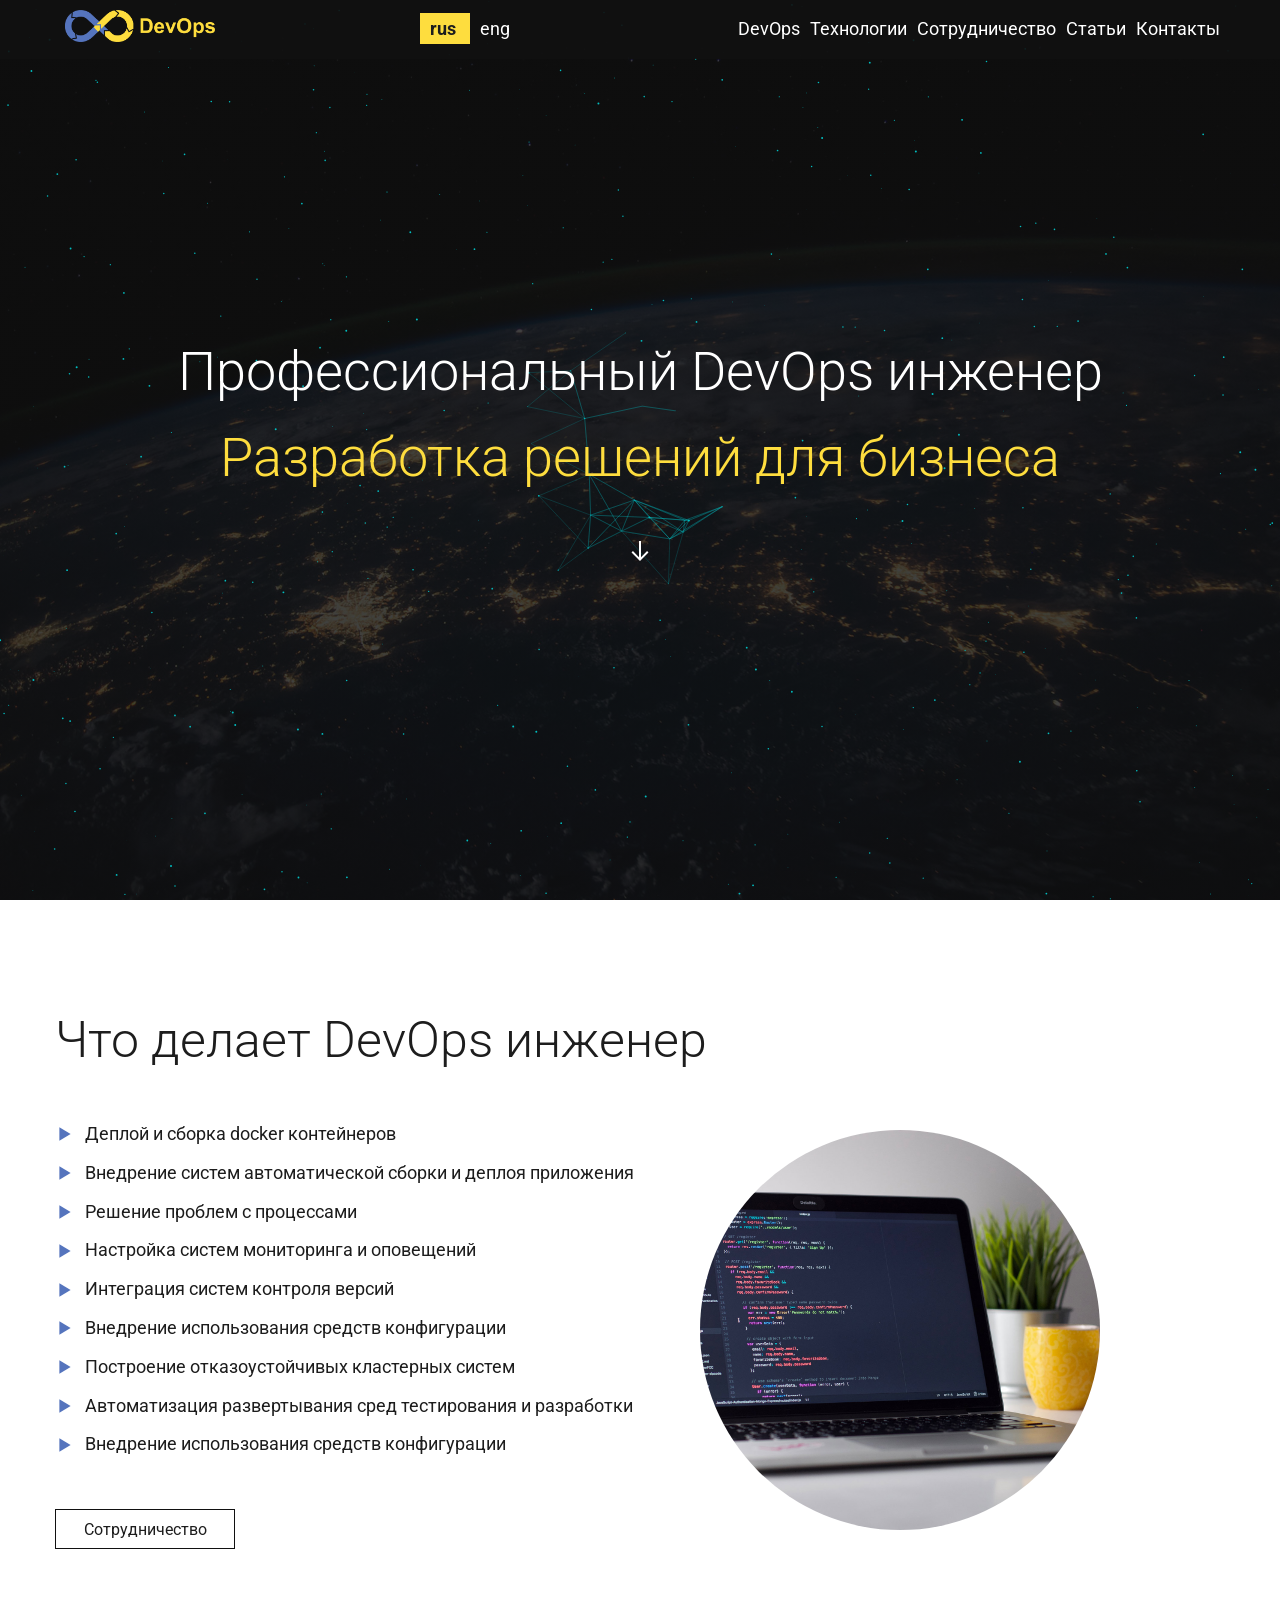
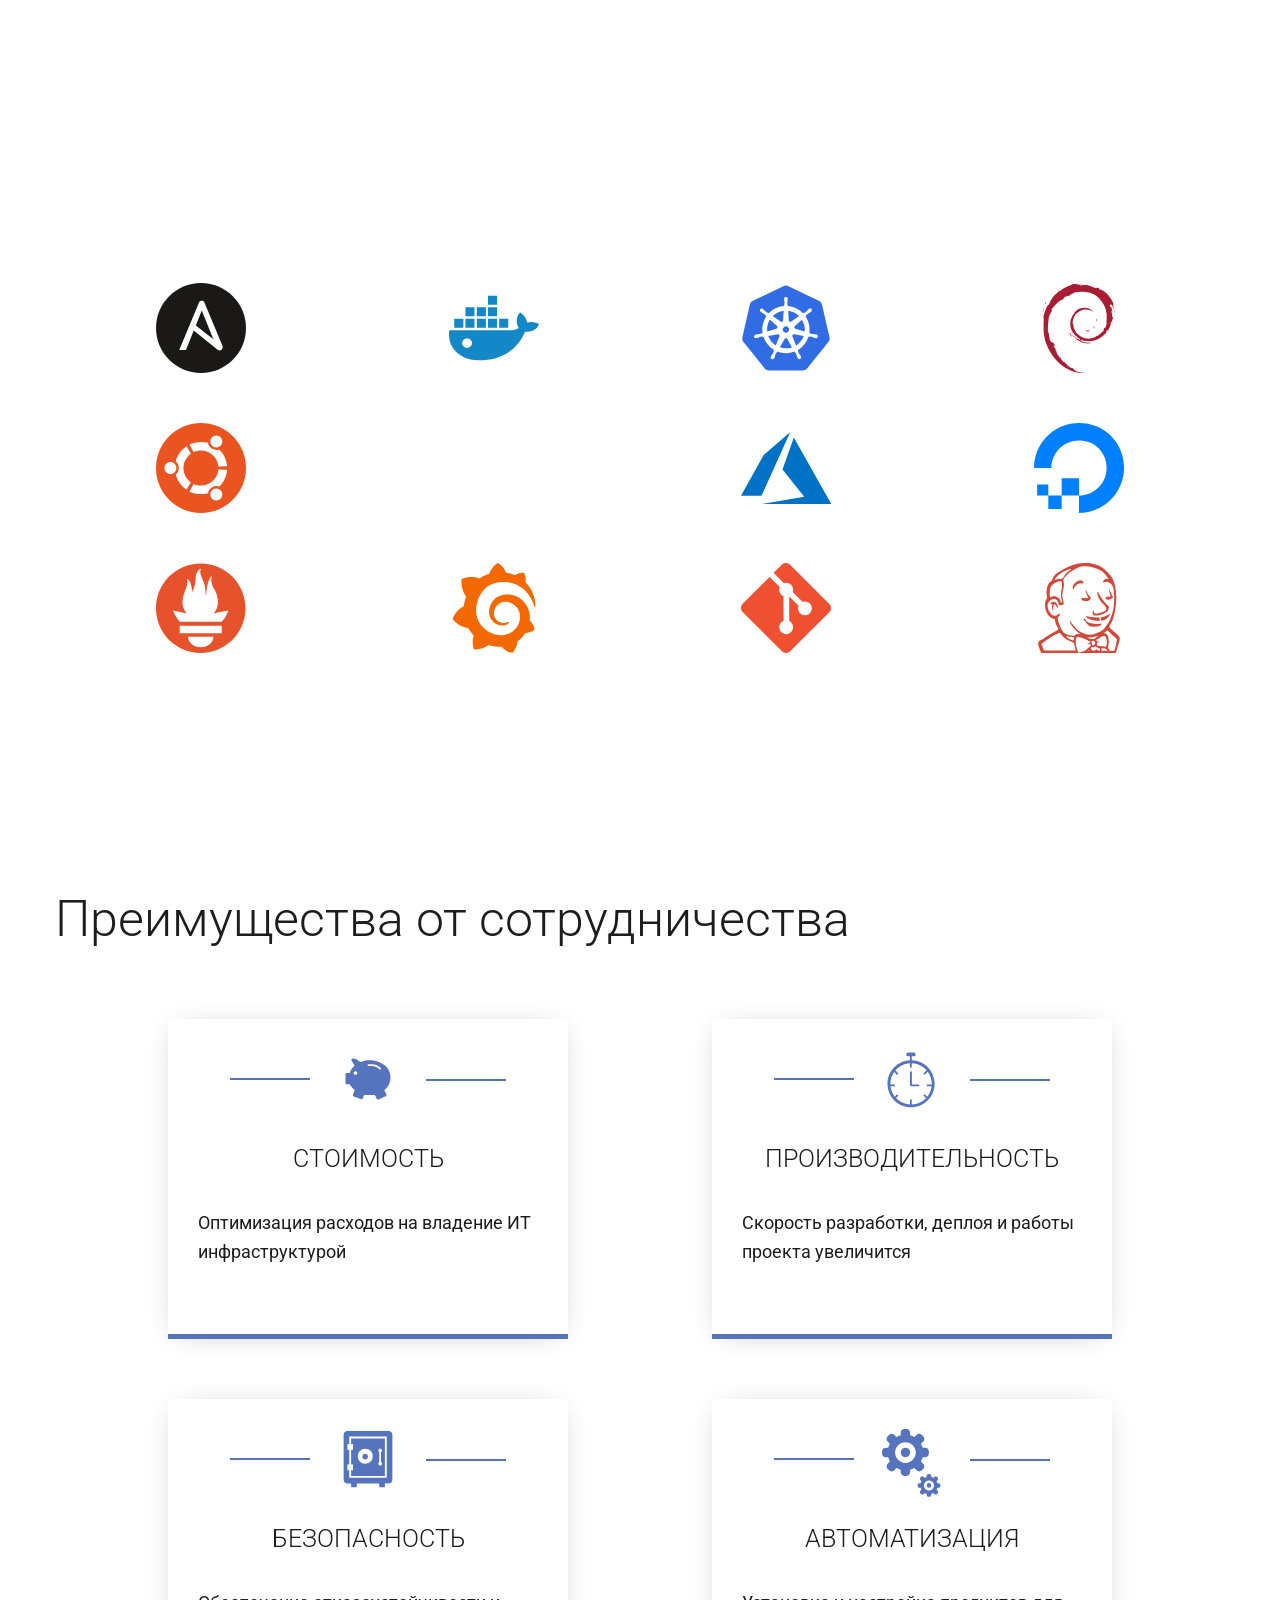
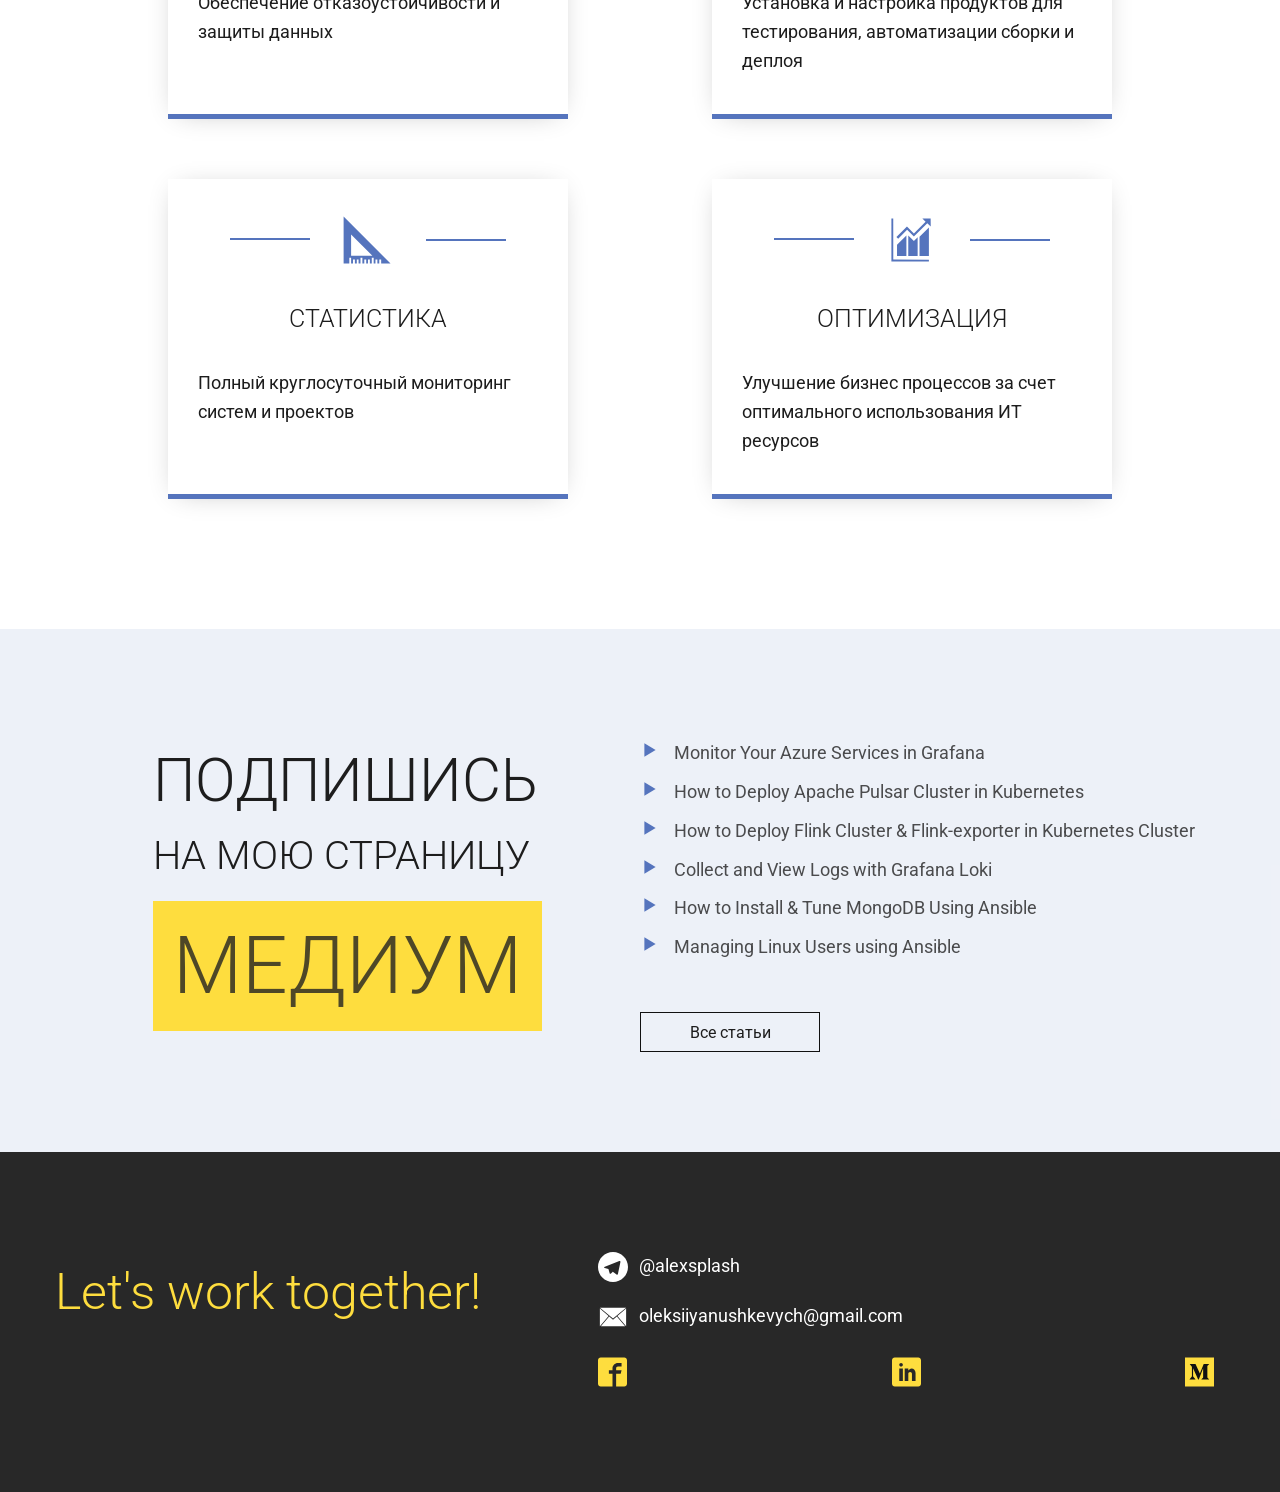
==== site_devops/index.html @ d41e84d1 "devops" ====
<!DOCTYPE html>
<html lang="ru">
<head>
  <meta charset="UTF-8">
  <meta name="viewport" content="width=device-width, initial-scale=1.0">
  <meta http-equiv="X-UA-Compatible" content="ie=edge">

  <link rel="stylesheet" href="node_modules/remodal/dist/remodal.css">
  <link rel="stylesheet" href="node_modules/remodal/dist/remodal-default-theme.css">

  <link rel="stylesheet" href="css/animate.css">
  
  <link rel="stylesheet" href="css/style.css">

  <title>DevOps engineer</title>
</head>
<body>

  <!-- NAVIGATION -->
  <header class="nav-header">
    <div class="container">
      <nav id="navigation" class="navigation"> 
        <a href="#" class="logo">
          <img class="logo__img" src="img/logo/logo-4.png" alt="logo">
        </a> 
        <div class="lang">
          <a class="lang__item active">
           rus
          </a>  
          <a href="./eng.html" class="lang__item ">
            eng
          </a> 

        </div>
        <a aria-label="mobile menu" class="nav-toggle"> 
          <span class="burger"></span> <span class="burger"></span> <span class="burger"></span> 
        </a>
        <ul class="menu">
          <!-- <li class="menu__link"><a href="#" class="menu__a">рус</a></li>
          <li class="menu__link"><a href="#" class="menu__a">eng</a></li> -->
          
          <li class="menu__link"><a href="#development" class="menu__a">DevOps</a></li>
          <li class="menu__link"><a href="#technology" class="menu__a">Технологии</a></li>
          <li class="menu__link"><a href="#advantages" class="menu__a">Сотрудничество</a></li>
          <li class="menu__link"><a href="#medium" class="menu__a">Статьи</a></li>
          <li class="menu__link"><a href="#footer" class="menu__a">Контакты</a></li>
        </ul>
      </nav>
    </div>
  </header>

  <!-- JUMBOTRON -->
  <canvas id="canvas"> </canvas>
  <section class="jumbotron" id="jumbotron">
    <div class="header-container">
      <h1 class="h1">Профессиональный DevOps инженер</h1>
      <h1 class="h1 h1--strong">Разработка решений для бизнеса</h1>
      <a href="#development" class="btn-down">
        <svg class="btn-down__svg">
          <use xlink:href="img/svg/symbol-defs.svg#icon-arrow-thin-down"></use>
        </svg>
      </a>
    </div>
  </section>
 
  <!-- DEVELOPMENT -->
  <div class="development py-2" id="development">
    <div class="container container--row">
      <h2 class="h2">Что делает DevOps инженер</h2>
      <div class="two-columns">
        <ul class="list">
          <li class="list__item">
            <svg class="list-marker">
              <use xlink:href="img/svg/symbol-defs.svg#icon-play3"></use>
            </svg>
            Деплой и сборка docker контейнеров
          </li>
          <li class="list__item">
            <svg class="list-marker">
              <use xlink:href="img/svg/symbol-defs.svg#icon-play3"></use>
            </svg>
            Внедрение систем автоматической сборки и деплоя приложения</li>
          <li class="list__item">
            <svg class="list-marker">
              <use xlink:href="img/svg/symbol-defs.svg#icon-play3"></use>
            </svg>
            Решение проблем с процессами</li>
          <li class="list__item">
            <svg class="list-marker">
              <use xlink:href="img/svg/symbol-defs.svg#icon-play3"></use>
            </svg>
            Настройка систем мониторинга и оповещений</li>
          <li class="list__item">
            <svg class="list-marker">
              <use xlink:href="img/svg/symbol-defs.svg#icon-play3"></use>
            </svg>
            Интеграция систем контроля версий</li>
          <li class="list__item">
            <svg class="list-marker">
              <use xlink:href="img/svg/symbol-defs.svg#icon-play3"></use>
            </svg>
            Внедрение использования средств конфигурации</li>
          <li class="list__item">
            <svg class="list-marker">
              <use xlink:href="img/svg/symbol-defs.svg#icon-play3"></use>
            </svg>
            Построение отказоустойчивых кластерных систем</li>
          <li class="list__item">
            <svg class="list-marker">
              <use xlink:href="img/svg/symbol-defs.svg#icon-play3"></use>
            </svg>
            Автоматизация развертывания сред тестирования и разработки</li>
          <li class="list__item">
            <svg class="list-marker">
              <use xlink:href="img/svg/symbol-defs.svg#icon-play3"></use>
            </svg>
            Внедрение использования средств конфигурации</li>
        </ul>
        <a href="#advantages" class="btn"><span>Сотрудничество</span>  </a>
      </div>
      <div class="two-columns">
        <img class="round-img wow bounceInRight" data-wow-offset="200" src="img/round-img.jpg" alt="computer">
      </div>
    </div>
  </div>

  <!-- TECHNOLOGY -->
  <section class="technology py-2" id="technology">
    <div class="container container--column">
      <h2 class="h2 h2--light">Технологии</h2>

      <!-- modal start -->
      <div class="brands">
       
      <!-- ansible -->
      <div id="ansible" class="display-none example js-leanmodal-modal">
        <h3 class="h3 h3--strong">Ansible</h3>
        <p class="modal-text">
            Ansible — система управления конфигурациями, написанная на Python, с использованием декларативного языка разметки для описания конфигураций. Используется для автоматизации настройки и развертывания программного обеспечения.
        </p>
        <a class="js-leanmodal-close">Close</a>
      </div>

      <button class="leanmodal-trigger modal-btn" data-modal-id="#ansible">
        <svg class="brands__svg">
          <use xlink:href="img/svg/symbol-defs.svg#icon-ansible-icon"></use>
        </svg>
      </button>

      <!-- docker -->
      <div id="docker" class="display-none example js-leanmodal-modal">
        <h3 class="h3 h3--strong">Docker</h3>
        <p class="modal-text">
            Docker — программное обеспечение для автоматизации развёртывания и управления приложениями в средах с поддержкой контейнеризации. Позволяет «упаковать» приложение со всем его окружением и зависимостями в контейнер, который может быть перенесён на любую Linux-систему с поддержкой cgroups в ядре, а также предоставляет среду по управлению контейнерами.
        </p>
        <a class="js-leanmodal-close">Close</a>
      </div>

      <button class="leanmodal-trigger modal-btn" data-modal-id="#docker">
        <svg class="brands__svg">
          <use xlink:href="img/svg/symbol-defs.svg#icon-docker"></use>
        </svg>
      </button>
      
      
      
      <!-- kubernetes -->
      <div id="kubernetes" class="display-none example js-leanmodal-modal">
        <h3 class="h3 h3--strong">Kubernetes</h3>
        <p class="modal-text">
          Kubernetes (K8s) - это система с открытым исходным кодом для автоматизации развертывания, масштабирования и управления контейнерными приложениями. Он группирует контейнеры, которые составляют приложение, в логические единицы для удобного управления и обнаружения. 
        </p>
        <a class="js-leanmodal-close">Close</a>
      </div>

      <button class="leanmodal-trigger modal-btn" data-modal-id="#kubernetes">
        <svg class="brands__svg">
            <use xlink:href="img/svg/symbol-defs.svg#icon-kubernetes"></use>
        </svg>
      </button>
      
      <!-- debian -->
      <div id="debian" class="display-none example js-leanmodal-modal">
        <h3 class="h3 h3--strong">Debian</h3>
        <p class="modal-text">
          Debian - операционная система, состоящая из свободного ПО с открытым исходным кодом. В настоящее время Debian GNU/Linux — один из самых популярных и важных дистрибутивов GNU/Linux, в первичной форме оказавший значительное влияние на развитие этого типа ОС в целом. 
        </p>
        <a class="js-leanmodal-close">Close</a>
      </div>

      <button class="leanmodal-trigger modal-btn" data-modal-id="#debian">
        <svg class="brands__svg">
          <use xlink:href="img/svg/symbol-defs.svg#icon-debian"></use>
        </svg>
      </button>
      
      <!-- ubuntu -->
      <div id="ubuntu" class="display-none example js-leanmodal-modal">
        <h3 class="h3 h3--strong">Ubuntu</h3>
        <p class="modal-text">
            Ubuntu -  операционная система, основанная на Debian GNU/Linux. Основным разработчиком и спонсором является компания Canonical. В настоящее время проект активно развивается и поддерживается свободным сообществом.   
        </p>
        <a class="js-leanmodal-close">Close</a>
      </div>

      <button class="leanmodal-trigger modal-btn" data-modal-id="#ubuntu">
        <svg class="brands__svg">
          <use xlink:href="img/svg/symbol-defs.svg#icon-ubuntu"></use>
        </svg>
      </button>
      
      <!-- amazonaws -->
      <div id="amazonaws" class="display-none example js-leanmodal-modal">
        <h3 class="h3 h3--strong">Amazon Web Services</h3>
        <p class="modal-text">
            Amazon Web Services (AWS) — коммерческое публичное облако, поддерживаемое и развиваемое компанией Amazon с 2006 года. Предоставляет подписчикам услуги как по инфраструктурной модели (виртуальные серверы, ресурсы хранения), так и платформенного уровня (облачные базы данных, облачное связующее программное обеспечение, облачные бессерверные вычисления, средства разработки). 
        </p>
        <a class="js-leanmodal-close">Close</a>
      </div>

      <button class="leanmodal-trigger modal-btn" data-modal-id="#amazonaws">
        <svg class="brands__svg">
          <use xlink:href="img/svg/symbol-defs.svg#icon-amazonaws"></use>
        </svg>
      </button>
      
      <!-- azure -->
      <div id="azure" class="display-none example js-leanmodal-modal">
        <h3 class="h3 h3--strong">Azure</h3>
        <p class="modal-text">
            Microsoft Azure — это набор облачных служб, который помогает вашей организации решать бизнес-задачи. Это свобода создания, развертывания приложений и управления ими в обширной глобальной сети с использованием ваших любимых инструментов и платформ.
        </p>
        <a class="js-leanmodal-close">Close</a>
      </div>

      <button class="leanmodal-trigger modal-btn" data-modal-id="#azure">
        <svg class="brands__svg">
          <use xlink:href="img/svg/symbol-defs.svg#icon-azure"></use>
        </svg>
      </button>
      
      <!-- digitalocean -->
      <div id="digitalocean" class="display-none example js-leanmodal-modal">
        <h3 class="h3 h3--strong">Digitalocean</h3>
        <p class="modal-text">
            Digitalocean - упрощает запуск в облаке и увеличивает масштаб по мере роста - независимо от того, используете ли вы одну виртуальную машину или десять тысяч.
        </p>
        <a class="js-leanmodal-close">Close</a>
      </div>

      <button class="leanmodal-trigger modal-btn" data-modal-id="#digitalocean">
        <svg class="brands__svg">
          <use xlink:href="img/svg/symbol-defs.svg#icon-digitalocean"></use>
        </svg>
      </button>
      
      <!-- prometheus -->
      <div id="prometheus" class="display-none example js-leanmodal-modal">
        <h3 class="h3 h3--strong">Prometheus</h3>
        <p class="modal-text">
            Prometheus - это набор инструментов для мониторинга и оповещения систем с открытым исходным кодом. Prometheus собирает метрики от отслеживаемых целей, собирая конечные точки метрик HTTP для этих целей.
        </p>
        <a class="js-leanmodal-close">Close</a>
      </div>

      <button class="leanmodal-trigger modal-btn" data-modal-id="#prometheus">
        <svg class="brands__svg">
          <use xlink:href="img/svg/symbol-defs.svg#icon-Prometheus_software_logo"></use>
        </svg>
      </button>
      
      <!-- grafana -->
      <div id="grafana" class="display-none example js-leanmodal-modal">
        <h3 class="h3 h3--strong">Grafana</h3>
        <p class="modal-text">
          Grafana позволяет запрашивать, визуализировать, оповещать и понимать ваши метрики независимо от того, где они хранятся. Создавайте, исследуйте и делитесь инструментальными панелями с вашей командой и развивайте культуру управления данными.
        </p>
        <a class="js-leanmodal-close">Close</a>
      </div>

      <button class="leanmodal-trigger modal-btn" data-modal-id="#grafana">
        <svg class="brands__svg">
          <use xlink:href="img/svg/symbol-defs.svg#icon-grafana"></use>
        </svg>
      </button>
      
      <!-- git -->
      <div id="git" class="display-none example js-leanmodal-modal">
        <h3 class="h3 h3--strong">Git</h3>
        <p class="modal-text">
          Git - это бесплатная распределенная система контроля версий с открытым исходным кодом, предназначенная для быстрой и эффективной работы с небольшими и очень крупными проектами.
        </p>
        <a class="js-leanmodal-close">Close</a>
      </div>

      <button class="leanmodal-trigger modal-btn" data-modal-id="#git">
        <svg class="brands__svg">
          <use xlink:href="img/svg/symbol-defs.svg#icon-git"></use>
        </svg>
      </button>
      
      <!-- jenkins -->
      <div id="jenkins" class="display-none example js-leanmodal-modal">
        <h3 class="h3 h3--strong">Jenkins</h3>
        <p class="modal-text">
          Jenkins - это автономный сервер автоматизации с открытым исходным кодом, который можно использовать для автоматизации всех видов задач, связанных со сборкой, тестированием, поставкой или развертыванием программного обеспечения.
        </p>
        <a class="js-leanmodal-close">Close</a>
      </div>

      <button class="leanmodal-trigger modal-btn" data-modal-id="#jenkins">
        <svg class="brands__svg">
          <use xlink:href="img/svg/symbol-defs.svg#icon-jenkins"></use>
        </svg>
      </button>



      <!-- modal end -->

    </div>
    
  </section>

  <!-- ADVANTAGES -->
  <section class="advantages py-2" id="advantages">
    <div class="container container--column">
      <h2 class="h2">Преимущества от сотрудничества</h2>
      <div class="card-container">

        <div class="card">
          <div class="card__img">
            <svg class="card-svg">
              <use xlink:href="img/svg/symbol-defs.svg#icon-pig"></use>
            </svg>
          </div>
          <h4 class="card__header">Стоимость</h4>
          <p class="card__text">
            Оптимизация расходов на владение ИТ инфраструктурой
          </p>
        </div>

        <div class="card">
          <div class="card__img">
            <svg class="card-svg">
              <use xlink:href="img/svg/symbol-defs.svg#icon-chronometer"></use>
            </svg>
          </div>
          <h4 class="card__header">Производительность</h4>
          <p class="card__text">
            Скорость разработки, деплоя и работы проекта увеличится
          </p>
        </div>

        <div class="card">
          <div class="card__img">
            <svg class="card-svg">
              <use xlink:href="img/svg/symbol-defs.svg#icon-safe"></use>
            </svg>
          </div>
          <h4 class="card__header">Безопасность</h4>
          <p class="card__text">
            Обеспечение отказоустойчивости и защиты данных
          </p>
        </div>

        <div class="card">
          <div class="card__img">
            <svg class="card-svg">
              <use xlink:href="img/svg/symbol-defs.svg#icon-cogs"></use>
            </svg>
          </div>
          <h4 class="card__header">Автоматизация</h4>
          <p class="card__text">
            Установка и настройка продуктов для тестирования, автоматизации сборки и деплоя
          </p>
        </div>

        <div class="card">
          <div class="card__img">
            <svg class="card-svg">
              <use xlink:href="img/svg/symbol-defs.svg#icon-ruler"></use>
            </svg>
          </div>
          <h4 class="card__header">Статистика</h4>
          <p class="card__text">
            Полный круглосуточный мониторинг систем и проектов
          </p>
        </div>

        <div class="card">
          <div class="card__img">
            <svg class="card-svg">
              <use xlink:href="img/svg/symbol-defs.svg#icon-stats"></use>
            </svg>
          </div>
          <h4 class="card__header">Оптимизация</h4>
          <p class="card__text">
            Улучшение бизнес процессов за счет оптимального использования ИТ ресурсов
          </p>
        </div>

      </div>
    </div>
  </section>

  <!-- MEDIUM -->
  <section class="medium py-2" id="medium">
    <h2 class="none">Medium</h2>
    <div class="container container--row">
      <div class="two-columns">
        <ul class="subscribe">
          <li class="subscribe__1 wow bounceInLeft" data-wow-offset="200" >Подпишись</li>
          <li class="subscribe__2 wow bounceInLeft" data-wow-offset="200" data-wow-delay="1s">на мою страницу</li>
          <li class="subscribe__3 wow bounceInLeft" data-wow-offset="200" data-wow-delay="2s">
            <a href="https://medium.com/@_oleksii_"  target="_blank">Медиум</a>
          </li>
        </ul>
      </div>
      <div class="two-columns">
        <ul class="list">
          <li class="list__item">
            <a class="medium-link" target="_blank" href="https://medium.com/pharos-production/monitor-your-azure-services-in-grafana-d664049991ce">
              <svg class="list-marker">
                <use xlink:href="img/svg/symbol-defs.svg#icon-play3"></use>
              </svg>
              Monitor Your Azure Services in Grafana
            </a>
          </li>
          
          <li class="list__item">
            <a  class="medium-link" target="_blank" href="https://medium.com/pharos-production/how-to-deploy-apache-pulsar-cluster-in-kubernetes-808ecdfd87">
              <svg class="list-marker">
                <use xlink:href="img/svg/symbol-defs.svg#icon-play3"></use>
              </svg>
              How to Deploy Apache Pulsar Cluster in Kubernetes
            </a>
          </li>
          
          <li class="list__item">
            <a class="medium-link" target="_blank" href="https://medium.com/pharos-production/how-to-deploy-flink-cluster-flink-exporter-in-kubernetes-cluster-48e24b440446">
              <svg class="list-marker">
                <use xlink:href="img/svg/symbol-defs.svg#icon-play3"></use>
              </svg>
              How to Deploy Flink Cluster & Flink-exporter in Kubernetes Cluster
            </a>
          </li>
          
          <li class="list__item">
            <a class="medium-link" target="_blank" href="https://medium.com/pharos-production/collect-and-view-logs-with-grafana-loki-33d9155ac581">
              <svg class="list-marker">
                <use xlink:href="img/svg/symbol-defs.svg#icon-play3"></use>
              </svg>
              Collect and View Logs with Grafana Loki
            </a>
          </li>
          
          <li class="list__item">
            <a class="medium-link" target="_blank" href="https://medium.com/pharos-production/how-to-install-tune-mongodb-using-ansible-693a40495ca1">
              <svg class="list-marker">
                <use xlink:href="img/svg/symbol-defs.svg#icon-play3"></use>
              </svg>
              How to Install & Tune MongoDB Using Ansible
            </a>
          </li>
          
          <li class="list__item last-item">
            <a class="medium-link" target="_blank" href="https://medium.com/pharos-production/managing-linux-users-using-ansible-a8a03db8fcc6">
              <svg class="list-marker">
                <use xlink:href="img/svg/symbol-defs.svg#icon-play3"></use>
              </svg>
              Managing Linux Users using Ansible
            </a>
          </li>
          
        </ul>
        <a href="https://medium.com/@_oleksii_" target="_blank" class="btn"><span>Все статьи</span>  </a>
      </div>
    </div>
  </section>


  <!-- FOOTER -->
  <footer class="footer py-2" id="footer">
      <div class="container container--row">
        <h2 class="h2 h2--strong">Let's work together!</h2>
        <div class="contact-container">
          <!-- <div class="contact">
              <svg class="contact__svg">
                <use xlink:href="img/svg/symbol-defs.svg#icon-phone"></use>
              </svg>
              <span class="contact__text">+38&nbsp;(096)&nbsp;893-56-55</span>
          </div> -->
          <div class="contact">
              <svg class="contact__svg">
                <use xlink:href="img/svg/symbol-defs.svg#icon-telegram"></use>
              </svg>
              <span class="contact__text">@alexsplash</span>
          </div>
          <div class="contact">
              <svg class="contact__svg">
                <use xlink:href="img/svg/symbol-defs.svg#icon-envelope"></use>
              </svg>
              <span class="contact__text">oleksiiyanushkevych@gmail.com</span>
          </div>
          <div class="sotial-container">
            <!-- <a href="tg://resolve?domain=+380968935655"class="sotial">
              <svg class="sotial__svg">
                <use xlink:href="img/svg/symbol-defs.svg#icon-telegram"></use>
              </svg>
            </a> -->
            <a href="https://www.facebook.com/oleksii.yanushkevych"  target="_blank" class="sotial">
              <svg class="sotial__svg">
                <use xlink:href="img/svg/symbol-defs.svg#icon-facebook2"></use>
              </svg>
            </a>
            <a href="https://www.linkedin.com/in/oleksii-yanushkevych/"  target="_blank" class="sotial">
              <svg class="sotial__svg">
                <use xlink:href="img/svg/symbol-defs.svg#icon-linkedin"></use>
              </svg>
            </a>
            <a href="https://medium.com/@_oleksii_"  target="_blank" class="sotial">
              <svg class="sotial__svg">
                <use xlink:href="img/svg/symbol-defs.svg#icon-medium1"></use>
              </svg>
            </a>
          </div>

        </div>
      </div>
  </footer>


  <script src="node_modules/jquery/dist/jquery.min.js"></script>
  <script src="node_modules/jquery-easing/jquery.easing.1.3.js"></script>
  <!-- <script src="node_modules/remodal/dist/remodal.min.js"></script> -->

  <script src="js/wow.min.js"></script>
  <script src="js/wow-init.js"></script>

  <script src="js/jQuery.leanModal2.min.js"></script>
  <script src="js/modal.js"></script>

  <script src="js/main.js"></script>
  <script src="js/dots.js"></script>
  <script src="js/navigation.js"></script>

</body>
</html>
---- site_devops/css/style.css ----
@import url("https://fonts.googleapis.com/css?family=Roboto:300,400");*{margin:0;padding:0}a{text-decoration:none;color:inherit}ul{list-style:none}*,*::before,*::after{box-sizing:inherit}html{box-sizing:border-box;font-size:62.5%}body{font-size:1.8rem;font-weight:400;line-height:1.6;font-family:"Roboto", sans-serif;color:#1d1d1d;overflow-x:hidden}@media (max-width: 800px){html{box-sizing:border-box;font-size:50%}}.my-1{margin:5rem 0}.my-2{margin:10rem 0}.my-3{margin:15rem 0}.py-1{padding:5rem 0}.py-2{padding:10rem 0}.py-3{padding:15rem 0}.h1{font-size:5.4rem;font-weight:300;color:#fff}.h1--strong{color:#FEDD3E}.h2{align-self:flex-start;text-align:left;font-size:5rem;font-weight:300;color:#1d1d1d;margin-bottom:3rem}.h2--strong{color:#FEDD3E}.h2--light{color:#fff}.h3{width:100%;text-align:center;font-size:4rem;font-weight:300;color:#1d1d1d;margin-bottom:3rem}.h3--strong{background-color:#111111;color:#FEDD3E}.h3--light{color:#fff}.container{max-width:140rem;margin:0 auto}.container--row{display:flex;flex-wrap:wrap;flex-direction:row;align-items:center;justify-content:space-between}.container--column{display:flex;flex-direction:column;align-items:center;justify-content:space-between}.two-columns{display:flex;flex-direction:column;width:50%}.list{font-size:1.8rem;margin-bottom:5rem}.list__item{display:flex;align-items:center;margin-top:1rem}.list-marker{width:2rem;height:1.8rem;fill:#5574BD;margin-right:1rem}.btn{display:inline-block;font-size:1.6rem;width:18rem;height:4rem;text-align:center;padding:0 2rem;overflow:hidden;background:transparent;position:relative;line-height:4rem;color:#1d1d1d;border:1px solid #111111;transition:all .3s ease-in-out}.btn::before{content:'';position:absolute;left:0;bottom:0;width:100%;height:100%;-webkit-transform:translateX(-100%);transform:translateX(-100%);background:#111111;transition:all .3s ease-in-out}.btn:hover{border:1px solid #111111;color:#FEDD3E}.btn:hover::before{-webkit-transform:translateX(0);transform:translateX(0)}.btn span{position:relative;z-index:1}.modal-btn{background-color:transparent;width:10rem;height:10rem;margin:2rem 8rem;border:none;cursor:pointer}.modal-body{font-size:16px !important}.modal-text{font-family:"Roboto", sans-serif;font-size:16px !important;text-align:left;color:#1d1d1d;line-height:1.6;padding:1.5rem 3rem}.none{display:none}@media (max-width: 1200px){.footer .h2{justify-self:center;margin-left:auto;margin-right:auto}.modal-btn{margin:2rem 7rem}}@media (max-width: 1000px){.h1{font-size:4rem;font-weight:300}.h2{font-size:3.8rem;align-self:center;text-align:center;margin-left:auto;margin-right:auto}.container{max-width:140rem;margin:0 auto}.container--row{display:flex;flex-wrap:wrap;flex-direction:row;align-items:flex-start;justify-content:space-between}.py-2{padding:6rem 0}.modal-btn{margin:2rem 6rem}}@media (max-width: 800px){.two-columns{width:100%;align-items:center}.list{font-size:16px}.btn{width:180px;font-size:16px}.modal-btn{margin:2rem 8rem}}@media (max-width: 770px){.modal-btn{margin:2rem 6.2rem}}@media (max-width: 500px){.list{width:300px}.list__item{height:60px;border-bottom:1px dotted rgba(29,29,29,0.4)}.list-marker{display:none}.development .list__item:last-child{border-bottom:none}}@media (max-width: 360px){.modal-btn{background-color:transparent;width:7rem;height:7rem;margin:3rem 4.2rem;border:none;cursor:pointer}}a{text-decoration:none;color:rgba(34,34,34,0.8)}a:hover{color:#FEDD3E}.menu__a{display:inline-block;position:relative;padding-bottom:0px;transition:color .35s ease;font-size:18px}.menu .menu__a:before{content:'';display:block;position:absolute;left:0;bottom:0;height:2px;width:0;transition:width 0s ease, background .35s ease}.menu .menu__a:after{content:'';display:block;position:absolute;right:0;bottom:0;height:2px;width:0;background:#FEDD3E;transition:width .35s ease}.menu .menu__a:hover:before{width:100%;background:#FEDD3E;transition:width .35s ease}.menu .menu__a:hover:after{width:100%;background:transparent;transition:all 0s ease}.nav-header{position:fixed;top:0;left:0;width:100%;padding:.5rem 0;background:rgba(17,17,17,0.9);z-index:100;will-change:transform;transition:background 0.3s,-webkit-transform 0.5s cubic-bezier(0.694, 0.048, 0.335, 1);transition:transform 0.5s cubic-bezier(0.694, 0.048, 0.335, 1),background 0.3s;transition:transform 0.5s cubic-bezier(0.694, 0.048, 0.335, 1),background 0.3s,-webkit-transform 0.5s cubic-bezier(0.694, 0.048, 0.335, 1);transform:translateY(0);-webkit-transform:translateY(0);overflow-x:hidden}.navigation{display:flex;justify-content:space-between;align-items:center;flex-wrap:wrap;padding:0 .5rem;overflow-x:hidden}.logo{padding-top:.5rem;padding-bottom:.25rem;margin:0 .5rem;line-height:inherit;font-weight:500;color:black;font-size:18px}.logo__img{width:15rem}.menu{list-style:none;padding-left:0;margin:0;display:flex;flex-direction:row;justify-content:flex-end}.menu__link{margin-left:0}.menu__a{display:block;color:#fff}.hide-nav{transform:translateY(-120%) !important;-webkit-transform:translateY(-120%) !important}.menu{max-height:0;overflow:hidden;transition:all 0.3s ease-out;z-index:10;min-width:500px}.menu.collapse{max-height:100vh;font-size:18px}.nav-toggle{display:block;border-radius:5px;background-color:transparent;height:38px;width:38px;cursor:pointer;padding:8px 8px}.nav-toggle.open .burger:first-child{-webkit-transform:rotate(45deg) translate(4.4px, 4.4px);transform:rotate(45deg) translate(4.4px, 4.4px)}.nav-toggle.open .burger:nth-child(2){width:0%;opacity:0}.nav-toggle.open .burger:last-child{-webkit-transform:rotate(-45deg) translate(4.4px, -4.4px);transform:rotate(-45deg) translate(4.4px, -4.4px)}.nav-toggle .burger{position:relative;display:block;height:2px;width:100%;margin-top:4px;background-color:#fff;transition:all .25s}.lang__item{color:#fff;padding:.5rem 1rem;text-align:center;cursor:pointer}.lang .active{background-color:#FEDD3E;color:#1d1d1d;font-weight:bold}@media (min-width: 0){.container{max-width:100%;margin-left:auto;margin-right:auto}.menu{display:flex;flex-direction:column}.menu .menu__link{padding:10px 0;margin-left:1rem}.menu__a{display:inline-block}}@media (min-width: 576px){.container{max-width:540px;margin-left:auto;margin-right:auto}}@media (min-width: 768px){.container{max-width:900px;margin-left:auto;margin-right:auto}.nav-toggle{display:none}.menu{display:flex;max-height:none;flex-direction:row}.menu__link{padding:.5em 0;margin-left:1rem}}@media (min-width: 992px){.container{max-width:960px;margin-left:auto;margin-right:auto}}@media (min-width: 1200px){.container{max-width:1170px;margin-left:auto;margin-right:auto}}.display-none{display:none}.example{border-radius:2px;background-color:#fafafa;padding:2rem;max-width:60rem}.js-leanmodal-close{display:block;width:10rem;border:1px solid rgba(29,29,29,0.7);text-align:center;margin-left:auto;margin-right:auto;color:rgba(29,29,29,0.7);cursor:pointer;transition:all .2s}.js-leanmodal-close:hover{color:#1d1d1d;border:1px solid #111111}.jumbotron{position:relative;width:100%;height:100vh;background-size:cover;background-position:center;display:flex;flex-direction:column;justify-content:center;align-items:center;z-index:10}#canvas{position:absolute;background-image:linear-gradient(rgba(17,17,17,0.8), rgba(17,17,17,0.8)),url(../img/background/bg-1.jpg);background-size:cover;background-position:center;width:100%;height:100%;top:0;right:0;bottom:0;left:0;z-index:1}.btn-down{align-self:flex-start;display:inline-block;width:4rem;height:4rem;padding:1rem;margin-top:3rem;fill:#fff;transition:all .3s ease-in-out}.btn-down:hover{fill:#FEDD3E}.btn-down__svg{width:100%;height:100%;fill:inherit}.header-container{max-width:130rem}@media (max-width: 1400px){.header-container{max-width:100rem;text-align:center}}@media (max-width: 800px){canvas{display:none}.jumbotron{background-image:linear-gradient(rgba(17,17,17,0.8), rgba(17,17,17,0.8)),url(../img/background/bg-1.jpg)}}@media (max-width: 600px){.header-container{max-width:400px;text-align:left}}@media (max-width: 450px){.header-container{max-width:300px;text-align:left}}.development{width:100%;display:flex;flex-direction:column;align-items:center}.round-img{width:50rem;height:50rem;border-radius:50%;-o-object-fit:cover;object-fit:cover;margin-left:10rem}@media (max-width: 1400px){.round-img{width:40rem;height:40rem;margin-left:6rem}}@media (max-width: 1000px){.development .two-columns{margin:0 auto;width:60rem}.development .two-columns:last-child{display:none}}.technology{background-image:linear-gradient(rgba(17,17,17,0.9), rgba(17,17,17,0.9)),url(../img/background/bg-2.jpg);background-size:cover;background-position:center;background-attachment:fixed}.brands{display:flex;flex-wrap:wrap;justify-content:space-around}.brands__svg{width:9rem;height:9rem;fill:#fff}.card-container{display:flex;flex-wrap:wrap;justify-content:space-between;width:100%}.card-svg{width:6rem;height:8rem;fill:#5574BD}.card{width:40rem;height:32rem;border-bottom:5px solid #5574BD;padding:2rem;margin:3rem 3rem;box-shadow:0px 2px 27px -11px rgba(0,0,0,0.3)}.card__img{position:relative;margin:0 auto;fill:#5574BD;width:6rem;height:8rem;text-align:center;transition:all 1s}.card__img::before{content:'';width:8rem;height:2px;background-color:#5574BD;position:absolute;left:-180%;top:50%;-webkit-transform:translateY(-50%);transform:translateY(-50%)}.card__img::after{content:'';width:8rem;height:2px;background-color:#5574BD;position:absolute;right:-180%;top:50%}.card__header{font-family:"Roboto", sans-serif;font-size:2.5rem;font-weight:300;text-align:center;margin:2rem 0;text-transform:uppercase}.card__text{color:#1d1d1d;font-size:18px;font-family:"Roboto", sans-serif;padding:1rem}@media (max-width: 1400px){.card-container{justify-content:space-evenly}}@media (max-width: 1000px){.card{width:35rem}}@media (max-width: 800px){.card{height:38rem}.card__text{color:#1d1d1d;font-size:16px;font-family:"Roboto", sans-serif;padding:1rem}}.medium{background-color:rgba(85,116,189,0.1)}.medium .subscribe{display:block;text-transform:uppercase;justify-self:flex-start;align-self:flex-start;margin:0 auto;font-weight:300}.medium .subscribe__1{font-size:6rem;line-height:6rem;margin-bottom:2.5rem}.medium .subscribe__2{font-size:4rem;line-height:4rem;margin-bottom:2.5rem;text-align:justify}.medium .subscribe__2--eng{font-size:4.5rem;line-height:4.5rem}.medium .subscribe__3{background-color:#FEDD3E;padding:2rem;font-size:8rem;line-height:9rem}.medium .subscribe__3--eng{font-size:7rem;line-height:7rem}.medium .subscribe__3 a:hover{color:#1d1d1d}.medium .subscribe .subscribe-svg{width:9rem;height:9rem}.medium .medium-link:hover{color:#1d1d1d}@media (max-width: 1000px){.medium .subscribe{margin-top:1.5rem}.medium .subscribe__1{font-size:4.5rem;line-height:4.5rem;margin-bottom:2.5rem}.medium .subscribe__2{font-size:3rem;line-height:3rem;margin-bottom:2.5rem}.medium .subscribe__2--eng{font-size:3.4rem;line-height:4rem}.medium .subscribe__3{background-color:#FEDD3E;padding:2rem;font-size:5.5rem;line-height:5.5rem}.medium .subscribe__3--eng{font-size:5rem;line-height:5rem}}@media (max-width: 800px){.medium .subscribe{margin-bottom:5rem}.medium .container--row{display:flex;flex-wrap:wrap;flex-direction:column}}@media (max-width: 500px){.last-item{border-bottom:none}}.footer{background-color:rgba(17,17,17,0.9)}.contact-container{display:flex;flex-wrap:wrap}.contact{display:flex;margin-bottom:2rem;width:100%}.contact:not(:last-child){margin-right:3rem}.contact__svg{width:3rem;height:3rem;fill:#fff;margin-right:1.1rem}.contact__text{display:inline-block;color:#fff}.sotial-container{display:flex;justify-content:space-between;width:100%}.sotial{width:4rem;height:4rem;display:flex;justify-content:flex-end}.sotial__svg{width:4rem;height:4rem;fill:#FEDD3E;margin-right:1.1rem}@media (max-width: 1200px){.contact-container{margin:0 auto}}@media (max-width: 1000px){.contact-container{width:100%;display:flex;flex-direction:column;text-align:center;align-items:center}.sotial-container{display:flex;justify-content:space-between;width:300px}.contact-container .contact{width:300px;margin-left:0;margin-right:0}}/*!
 * animate.css -http://daneden.me/animate
 * Version - 3.7.0
 * Licensed under the MIT license - http://opensource.org/licenses/MIT
 *
 * Copyright (c) 2018 Daniel Eden
 */@-webkit-keyframes bounce{from,20%,53%,80%,to{-webkit-animation-timing-function:cubic-bezier(0.215, 0.61, 0.355, 1);animation-timing-function:cubic-bezier(0.215, 0.61, 0.355, 1);-webkit-transform:translate3d(0, 0, 0);transform:translate3d(0, 0, 0)}40%,43%{-webkit-animation-timing-function:cubic-bezier(0.755, 0.05, 0.855, 0.06);animation-timing-function:cubic-bezier(0.755, 0.05, 0.855, 0.06);-webkit-transform:translate3d(0, -30px, 0);transform:translate3d(0, -30px, 0)}70%{-webkit-animation-timing-function:cubic-bezier(0.755, 0.05, 0.855, 0.06);animation-timing-function:cubic-bezier(0.755, 0.05, 0.855, 0.06);-webkit-transform:translate3d(0, -15px, 0);transform:translate3d(0, -15px, 0)}90%{-webkit-transform:translate3d(0, -4px, 0);transform:translate3d(0, -4px, 0)}}@keyframes bounce{from,20%,53%,80%,to{-webkit-animation-timing-function:cubic-bezier(0.215, 0.61, 0.355, 1);animation-timing-function:cubic-bezier(0.215, 0.61, 0.355, 1);-webkit-transform:translate3d(0, 0, 0);transform:translate3d(0, 0, 0)}40%,43%{-webkit-animation-timing-function:cubic-bezier(0.755, 0.05, 0.855, 0.06);animation-timing-function:cubic-bezier(0.755, 0.05, 0.855, 0.06);-webkit-transform:translate3d(0, -30px, 0);transform:translate3d(0, -30px, 0)}70%{-webkit-animation-timing-function:cubic-bezier(0.755, 0.05, 0.855, 0.06);animation-timing-function:cubic-bezier(0.755, 0.05, 0.855, 0.06);-webkit-transform:translate3d(0, -15px, 0);transform:translate3d(0, -15px, 0)}90%{-webkit-transform:translate3d(0, -4px, 0);transform:translate3d(0, -4px, 0)}}.bounce{-webkit-animation-name:bounce;animation-name:bounce;-webkit-transform-origin:center bottom;transform-origin:center bottom}@-webkit-keyframes flash{from,50%,to{opacity:1}25%,75%{opacity:0}}@keyframes flash{from,50%,to{opacity:1}25%,75%{opacity:0}}.flash{-webkit-animation-name:flash;animation-name:flash}@-webkit-keyframes pulse{from{-webkit-transform:scale3d(1, 1, 1);transform:scale3d(1, 1, 1)}50%{-webkit-transform:scale3d(1.05, 1.05, 1.05);transform:scale3d(1.05, 1.05, 1.05)}to{-webkit-transform:scale3d(1, 1, 1);transform:scale3d(1, 1, 1)}}@keyframes pulse{from{-webkit-transform:scale3d(1, 1, 1);transform:scale3d(1, 1, 1)}50%{-webkit-transform:scale3d(1.05, 1.05, 1.05);transform:scale3d(1.05, 1.05, 1.05)}to{-webkit-transform:scale3d(1, 1, 1);transform:scale3d(1, 1, 1)}}.pulse{-webkit-animation-name:pulse;animation-name:pulse}@-webkit-keyframes rubberBand{from{-webkit-transform:scale3d(1, 1, 1);transform:scale3d(1, 1, 1)}30%{-webkit-transform:scale3d(1.25, 0.75, 1);transform:scale3d(1.25, 0.75, 1)}40%{-webkit-transform:scale3d(0.75, 1.25, 1);transform:scale3d(0.75, 1.25, 1)}50%{-webkit-transform:scale3d(1.15, 0.85, 1);transform:scale3d(1.15, 0.85, 1)}65%{-webkit-transform:scale3d(0.95, 1.05, 1);transform:scale3d(0.95, 1.05, 1)}75%{-webkit-transform:scale3d(1.05, 0.95, 1);transform:scale3d(1.05, 0.95, 1)}to{-webkit-transform:scale3d(1, 1, 1);transform:scale3d(1, 1, 1)}}@keyframes rubberBand{from{-webkit-transform:scale3d(1, 1, 1);transform:scale3d(1, 1, 1)}30%{-webkit-transform:scale3d(1.25, 0.75, 1);transform:scale3d(1.25, 0.75, 1)}40%{-webkit-transform:scale3d(0.75, 1.25, 1);transform:scale3d(0.75, 1.25, 1)}50%{-webkit-transform:scale3d(1.15, 0.85, 1);transform:scale3d(1.15, 0.85, 1)}65%{-webkit-transform:scale3d(0.95, 1.05, 1);transform:scale3d(0.95, 1.05, 1)}75%{-webkit-transform:scale3d(1.05, 0.95, 1);transform:scale3d(1.05, 0.95, 1)}to{-webkit-transform:scale3d(1, 1, 1);transform:scale3d(1, 1, 1)}}.rubberBand{-webkit-animation-name:rubberBand;animation-name:rubberBand}@-webkit-keyframes shake{from,to{-webkit-transform:translate3d(0, 0, 0);transform:translate3d(0, 0, 0)}10%,30%,50%,70%,90%{-webkit-transform:translate3d(-10px, 0, 0);transform:translate3d(-10px, 0, 0)}20%,40%,60%,80%{-webkit-transform:translate3d(10px, 0, 0);transform:translate3d(10px, 0, 0)}}@keyframes shake{from,to{-webkit-transform:translate3d(0, 0, 0);transform:translate3d(0, 0, 0)}10%,30%,50%,70%,90%{-webkit-transform:translate3d(-10px, 0, 0);transform:translate3d(-10px, 0, 0)}20%,40%,60%,80%{-webkit-transform:translate3d(10px, 0, 0);transform:translate3d(10px, 0, 0)}}.shake{-webkit-animation-name:shake;animation-name:shake}@-webkit-keyframes headShake{0%{-webkit-transform:translateX(0);transform:translateX(0)}6.5%{-webkit-transform:translateX(-6px) rotateY(-9deg);transform:translateX(-6px) rotateY(-9deg)}18.5%{-webkit-transform:translateX(5px) rotateY(7deg);transform:translateX(5px) rotateY(7deg)}31.5%{-webkit-transform:translateX(-3px) rotateY(-5deg);transform:translateX(-3px) rotateY(-5deg)}43.5%{-webkit-transform:translateX(2px) rotateY(3deg);transform:translateX(2px) rotateY(3deg)}50%{-webkit-transform:translateX(0);transform:translateX(0)}}@keyframes headShake{0%{-webkit-transform:translateX(0);transform:translateX(0)}6.5%{-webkit-transform:translateX(-6px) rotateY(-9deg);transform:translateX(-6px) rotateY(-9deg)}18.5%{-webkit-transform:translateX(5px) rotateY(7deg);transform:translateX(5px) rotateY(7deg)}31.5%{-webkit-transform:translateX(-3px) rotateY(-5deg);transform:translateX(-3px) rotateY(-5deg)}43.5%{-webkit-transform:translateX(2px) rotateY(3deg);transform:translateX(2px) rotateY(3deg)}50%{-webkit-transform:translateX(0);transform:translateX(0)}}.headShake{-webkit-animation-timing-function:ease-in-out;animation-timing-function:ease-in-out;-webkit-animation-name:headShake;animation-name:headShake}@-webkit-keyframes swing{20%{-webkit-transform:rotate3d(0, 0, 1, 15deg);transform:rotate3d(0, 0, 1, 15deg)}40%{-webkit-transform:rotate3d(0, 0, 1, -10deg);transform:rotate3d(0, 0, 1, -10deg)}60%{-webkit-transform:rotate3d(0, 0, 1, 5deg);transform:rotate3d(0, 0, 1, 5deg)}80%{-webkit-transform:rotate3d(0, 0, 1, -5deg);transform:rotate3d(0, 0, 1, -5deg)}to{-webkit-transform:rotate3d(0, 0, 1, 0deg);transform:rotate3d(0, 0, 1, 0deg)}}@keyframes swing{20%{-webkit-transform:rotate3d(0, 0, 1, 15deg);transform:rotate3d(0, 0, 1, 15deg)}40%{-webkit-transform:rotate3d(0, 0, 1, -10deg);transform:rotate3d(0, 0, 1, -10deg)}60%{-webkit-transform:rotate3d(0, 0, 1, 5deg);transform:rotate3d(0, 0, 1, 5deg)}80%{-webkit-transform:rotate3d(0, 0, 1, -5deg);transform:rotate3d(0, 0, 1, -5deg)}to{-webkit-transform:rotate3d(0, 0, 1, 0deg);transform:rotate3d(0, 0, 1, 0deg)}}.swing{-webkit-transform-origin:top center;transform-origin:top center;-webkit-animation-name:swing;animation-name:swing}@-webkit-keyframes tada{from{-webkit-transform:scale3d(1, 1, 1);transform:scale3d(1, 1, 1)}10%,20%{-webkit-transform:scale3d(0.9, 0.9, 0.9) rotate3d(0, 0, 1, -3deg);transform:scale3d(0.9, 0.9, 0.9) rotate3d(0, 0, 1, -3deg)}30%,50%,70%,90%{-webkit-transform:scale3d(1.1, 1.1, 1.1) rotate3d(0, 0, 1, 3deg);transform:scale3d(1.1, 1.1, 1.1) rotate3d(0, 0, 1, 3deg)}40%,60%,80%{-webkit-transform:scale3d(1.1, 1.1, 1.1) rotate3d(0, 0, 1, -3deg);transform:scale3d(1.1, 1.1, 1.1) rotate3d(0, 0, 1, -3deg)}to{-webkit-transform:scale3d(1, 1, 1);transform:scale3d(1, 1, 1)}}@keyframes tada{from{-webkit-transform:scale3d(1, 1, 1);transform:scale3d(1, 1, 1)}10%,20%{-webkit-transform:scale3d(0.9, 0.9, 0.9) rotate3d(0, 0, 1, -3deg);transform:scale3d(0.9, 0.9, 0.9) rotate3d(0, 0, 1, -3deg)}30%,50%,70%,90%{-webkit-transform:scale3d(1.1, 1.1, 1.1) rotate3d(0, 0, 1, 3deg);transform:scale3d(1.1, 1.1, 1.1) rotate3d(0, 0, 1, 3deg)}40%,60%,80%{-webkit-transform:scale3d(1.1, 1.1, 1.1) rotate3d(0, 0, 1, -3deg);transform:scale3d(1.1, 1.1, 1.1) rotate3d(0, 0, 1, -3deg)}to{-webkit-transform:scale3d(1, 1, 1);transform:scale3d(1, 1, 1)}}.tada{-webkit-animation-name:tada;animation-name:tada}@-webkit-keyframes wobble{from{-webkit-transform:translate3d(0, 0, 0);transform:translate3d(0, 0, 0)}15%{-webkit-transform:translate3d(-25%, 0, 0) rotate3d(0, 0, 1, -5deg);transform:translate3d(-25%, 0, 0) rotate3d(0, 0, 1, -5deg)}30%{-webkit-transform:translate3d(20%, 0, 0) rotate3d(0, 0, 1, 3deg);transform:translate3d(20%, 0, 0) rotate3d(0, 0, 1, 3deg)}45%{-webkit-transform:translate3d(-15%, 0, 0) rotate3d(0, 0, 1, -3deg);transform:translate3d(-15%, 0, 0) rotate3d(0, 0, 1, -3deg)}60%{-webkit-transform:translate3d(10%, 0, 0) rotate3d(0, 0, 1, 2deg);transform:translate3d(10%, 0, 0) rotate3d(0, 0, 1, 2deg)}75%{-webkit-transform:translate3d(-5%, 0, 0) rotate3d(0, 0, 1, -1deg);transform:translate3d(-5%, 0, 0) rotate3d(0, 0, 1, -1deg)}to{-webkit-transform:translate3d(0, 0, 0);transform:translate3d(0, 0, 0)}}@keyframes wobble{from{-webkit-transform:translate3d(0, 0, 0);transform:translate3d(0, 0, 0)}15%{-webkit-transform:translate3d(-25%, 0, 0) rotate3d(0, 0, 1, -5deg);transform:translate3d(-25%, 0, 0) rotate3d(0, 0, 1, -5deg)}30%{-webkit-transform:translate3d(20%, 0, 0) rotate3d(0, 0, 1, 3deg);transform:translate3d(20%, 0, 0) rotate3d(0, 0, 1, 3deg)}45%{-webkit-transform:translate3d(-15%, 0, 0) rotate3d(0, 0, 1, -3deg);transform:translate3d(-15%, 0, 0) rotate3d(0, 0, 1, -3deg)}60%{-webkit-transform:translate3d(10%, 0, 0) rotate3d(0, 0, 1, 2deg);transform:translate3d(10%, 0, 0) rotate3d(0, 0, 1, 2deg)}75%{-webkit-transform:translate3d(-5%, 0, 0) rotate3d(0, 0, 1, -1deg);transform:translate3d(-5%, 0, 0) rotate3d(0, 0, 1, -1deg)}to{-webkit-transform:translate3d(0, 0, 0);transform:translate3d(0, 0, 0)}}.wobble{-webkit-animation-name:wobble;animation-name:wobble}@-webkit-keyframes jello{from,11.1%,to{-webkit-transform:translate3d(0, 0, 0);transform:translate3d(0, 0, 0)}22.2%{-webkit-transform:skewX(-12.5deg) skewY(-12.5deg);transform:skewX(-12.5deg) skewY(-12.5deg)}33.3%{-webkit-transform:skewX(6.25deg) skewY(6.25deg);transform:skewX(6.25deg) skewY(6.25deg)}44.4%{-webkit-transform:skewX(-3.125deg) skewY(-3.125deg);transform:skewX(-3.125deg) skewY(-3.125deg)}55.5%{-webkit-transform:skewX(1.5625deg) skewY(1.5625deg);transform:skewX(1.5625deg) skewY(1.5625deg)}66.6%{-webkit-transform:skewX(-0.78125deg) skewY(-0.78125deg);transform:skewX(-0.78125deg) skewY(-0.78125deg)}77.7%{-webkit-transform:skewX(0.39063deg) skewY(0.39063deg);transform:skewX(0.39063deg) skewY(0.39063deg)}88.8%{-webkit-transform:skewX(-0.19531deg) skewY(-0.19531deg);transform:skewX(-0.19531deg) skewY(-0.19531deg)}}@keyframes jello{from,11.1%,to{-webkit-transform:translate3d(0, 0, 0);transform:translate3d(0, 0, 0)}22.2%{-webkit-transform:skewX(-12.5deg) skewY(-12.5deg);transform:skewX(-12.5deg) skewY(-12.5deg)}33.3%{-webkit-transform:skewX(6.25deg) skewY(6.25deg);transform:skewX(6.25deg) skewY(6.25deg)}44.4%{-webkit-transform:skewX(-3.125deg) skewY(-3.125deg);transform:skewX(-3.125deg) skewY(-3.125deg)}55.5%{-webkit-transform:skewX(1.5625deg) skewY(1.5625deg);transform:skewX(1.5625deg) skewY(1.5625deg)}66.6%{-webkit-transform:skewX(-0.78125deg) skewY(-0.78125deg);transform:skewX(-0.78125deg) skewY(-0.78125deg)}77.7%{-webkit-transform:skewX(0.39063deg) skewY(0.39063deg);transform:skewX(0.39063deg) skewY(0.39063deg)}88.8%{-webkit-transform:skewX(-0.19531deg) skewY(-0.19531deg);transform:skewX(-0.19531deg) skewY(-0.19531deg)}}.jello{-webkit-animation-name:jello;animation-name:jello;-webkit-transform-origin:center;transform-origin:center}@-webkit-keyframes heartBeat{0%{-webkit-transform:scale(1);transform:scale(1)}14%{-webkit-transform:scale(1.3);transform:scale(1.3)}28%{-webkit-transform:scale(1);transform:scale(1)}42%{-webkit-transform:scale(1.3);transform:scale(1.3)}70%{-webkit-transform:scale(1);transform:scale(1)}}@keyframes heartBeat{0%{-webkit-transform:scale(1);transform:scale(1)}14%{-webkit-transform:scale(1.3);transform:scale(1.3)}28%{-webkit-transform:scale(1);transform:scale(1)}42%{-webkit-transform:scale(1.3);transform:scale(1.3)}70%{-webkit-transform:scale(1);transform:scale(1)}}.heartBeat{-webkit-animation-name:heartBeat;animation-name:heartBeat;-webkit-animation-duration:1.3s;animation-duration:1.3s;-webkit-animation-timing-function:ease-in-out;animation-timing-function:ease-in-out}@-webkit-keyframes bounceIn{from,20%,40%,60%,80%,to{-webkit-animation-timing-function:cubic-bezier(0.215, 0.61, 0.355, 1);animation-timing-function:cubic-bezier(0.215, 0.61, 0.355, 1)}0%{opacity:0;-webkit-transform:scale3d(0.3, 0.3, 0.3);transform:scale3d(0.3, 0.3, 0.3)}20%{-webkit-transform:scale3d(1.1, 1.1, 1.1);transform:scale3d(1.1, 1.1, 1.1)}40%{-webkit-transform:scale3d(0.9, 0.9, 0.9);transform:scale3d(0.9, 0.9, 0.9)}60%{opacity:1;-webkit-transform:scale3d(1.03, 1.03, 1.03);transform:scale3d(1.03, 1.03, 1.03)}80%{-webkit-transform:scale3d(0.97, 0.97, 0.97);transform:scale3d(0.97, 0.97, 0.97)}to{opacity:1;-webkit-transform:scale3d(1, 1, 1);transform:scale3d(1, 1, 1)}}@keyframes bounceIn{from,20%,40%,60%,80%,to{-webkit-animation-timing-function:cubic-bezier(0.215, 0.61, 0.355, 1);animation-timing-function:cubic-bezier(0.215, 0.61, 0.355, 1)}0%{opacity:0;-webkit-transform:scale3d(0.3, 0.3, 0.3);transform:scale3d(0.3, 0.3, 0.3)}20%{-webkit-transform:scale3d(1.1, 1.1, 1.1);transform:scale3d(1.1, 1.1, 1.1)}40%{-webkit-transform:scale3d(0.9, 0.9, 0.9);transform:scale3d(0.9, 0.9, 0.9)}60%{opacity:1;-webkit-transform:scale3d(1.03, 1.03, 1.03);transform:scale3d(1.03, 1.03, 1.03)}80%{-webkit-transform:scale3d(0.97, 0.97, 0.97);transform:scale3d(0.97, 0.97, 0.97)}to{opacity:1;-webkit-transform:scale3d(1, 1, 1);transform:scale3d(1, 1, 1)}}.bounceIn{-webkit-animation-duration:0.75s;animation-duration:0.75s;-webkit-animation-name:bounceIn;animation-name:bounceIn}@-webkit-keyframes bounceInDown{from,60%,75%,90%,to{-webkit-animation-timing-function:cubic-bezier(0.215, 0.61, 0.355, 1);animation-timing-function:cubic-bezier(0.215, 0.61, 0.355, 1)}0%{opacity:0;-webkit-transform:translate3d(0, -3000px, 0);transform:translate3d(0, -3000px, 0)}60%{opacity:1;-webkit-transform:translate3d(0, 25px, 0);transform:translate3d(0, 25px, 0)}75%{-webkit-transform:translate3d(0, -10px, 0);transform:translate3d(0, -10px, 0)}90%{-webkit-transform:translate3d(0, 5px, 0);transform:translate3d(0, 5px, 0)}to{-webkit-transform:translate3d(0, 0, 0);transform:translate3d(0, 0, 0)}}@keyframes bounceInDown{from,60%,75%,90%,to{-webkit-animation-timing-function:cubic-bezier(0.215, 0.61, 0.355, 1);animation-timing-function:cubic-bezier(0.215, 0.61, 0.355, 1)}0%{opacity:0;-webkit-transform:translate3d(0, -3000px, 0);transform:translate3d(0, -3000px, 0)}60%{opacity:1;-webkit-transform:translate3d(0, 25px, 0);transform:translate3d(0, 25px, 0)}75%{-webkit-transform:translate3d(0, -10px, 0);transform:translate3d(0, -10px, 0)}90%{-webkit-transform:translate3d(0, 5px, 0);transform:translate3d(0, 5px, 0)}to{-webkit-transform:translate3d(0, 0, 0);transform:translate3d(0, 0, 0)}}.bounceInDown{-webkit-animation-name:bounceInDown;animation-name:bounceInDown}@-webkit-keyframes bounceInLeft{from,60%,75%,90%,to{-webkit-animation-timing-function:cubic-bezier(0.215, 0.61, 0.355, 1);animation-timing-function:cubic-bezier(0.215, 0.61, 0.355, 1)}0%{opacity:0;-webkit-transform:translate3d(-3000px, 0, 0);transform:translate3d(-3000px, 0, 0)}60%{opacity:1;-webkit-transform:translate3d(25px, 0, 0);transform:translate3d(25px, 0, 0)}75%{-webkit-transform:translate3d(-10px, 0, 0);transform:translate3d(-10px, 0, 0)}90%{-webkit-transform:translate3d(5px, 0, 0);transform:translate3d(5px, 0, 0)}to{-webkit-transform:translate3d(0, 0, 0);transform:translate3d(0, 0, 0)}}@keyframes bounceInLeft{from,60%,75%,90%,to{-webkit-animation-timing-function:cubic-bezier(0.215, 0.61, 0.355, 1);animation-timing-function:cubic-bezier(0.215, 0.61, 0.355, 1)}0%{opacity:0;-webkit-transform:translate3d(-3000px, 0, 0);transform:translate3d(-3000px, 0, 0)}60%{opacity:1;-webkit-transform:translate3d(25px, 0, 0);transform:translate3d(25px, 0, 0)}75%{-webkit-transform:translate3d(-10px, 0, 0);transform:translate3d(-10px, 0, 0)}90%{-webkit-transform:translate3d(5px, 0, 0);transform:translate3d(5px, 0, 0)}to{-webkit-transform:translate3d(0, 0, 0);transform:translate3d(0, 0, 0)}}.bounceInLeft{-webkit-animation-name:bounceInLeft;animation-name:bounceInLeft}@-webkit-keyframes bounceInRight{from,60%,75%,90%,to{-webkit-animation-timing-function:cubic-bezier(0.215, 0.61, 0.355, 1);animation-timing-function:cubic-bezier(0.215, 0.61, 0.355, 1)}from{opacity:0;-webkit-transform:translate3d(3000px, 0, 0);transform:translate3d(3000px, 0, 0)}60%{opacity:1;-webkit-transform:translate3d(-25px, 0, 0);transform:translate3d(-25px, 0, 0)}75%{-webkit-transform:translate3d(10px, 0, 0);transform:translate3d(10px, 0, 0)}90%{-webkit-transform:translate3d(-5px, 0, 0);transform:translate3d(-5px, 0, 0)}to{-webkit-transform:translate3d(0, 0, 0);transform:translate3d(0, 0, 0)}}@keyframes bounceInRight{from,60%,75%,90%,to{-webkit-animation-timing-function:cubic-bezier(0.215, 0.61, 0.355, 1);animation-timing-function:cubic-bezier(0.215, 0.61, 0.355, 1)}from{opacity:0;-webkit-transform:translate3d(3000px, 0, 0);transform:translate3d(3000px, 0, 0)}60%{opacity:1;-webkit-transform:translate3d(-25px, 0, 0);transform:translate3d(-25px, 0, 0)}75%{-webkit-transform:translate3d(10px, 0, 0);transform:translate3d(10px, 0, 0)}90%{-webkit-transform:translate3d(-5px, 0, 0);transform:translate3d(-5px, 0, 0)}to{-webkit-transform:translate3d(0, 0, 0);transform:translate3d(0, 0, 0)}}.bounceInRight{-webkit-animation-name:bounceInRight;animation-name:bounceInRight}@-webkit-keyframes bounceInUp{from,60%,75%,90%,to{-webkit-animation-timing-function:cubic-bezier(0.215, 0.61, 0.355, 1);animation-timing-function:cubic-bezier(0.215, 0.61, 0.355, 1)}from{opacity:0;-webkit-transform:translate3d(0, 3000px, 0);transform:translate3d(0, 3000px, 0)}60%{opacity:1;-webkit-transform:translate3d(0, -20px, 0);transform:translate3d(0, -20px, 0)}75%{-webkit-transform:translate3d(0, 10px, 0);transform:translate3d(0, 10px, 0)}90%{-webkit-transform:translate3d(0, -5px, 0);transform:translate3d(0, -5px, 0)}to{-webkit-transform:translate3d(0, 0, 0);transform:translate3d(0, 0, 0)}}@keyframes bounceInUp{from,60%,75%,90%,to{-webkit-animation-timing-function:cubic-bezier(0.215, 0.61, 0.355, 1);animation-timing-function:cubic-bezier(0.215, 0.61, 0.355, 1)}from{opacity:0;-webkit-transform:translate3d(0, 3000px, 0);transform:translate3d(0, 3000px, 0)}60%{opacity:1;-webkit-transform:translate3d(0, -20px, 0);transform:translate3d(0, -20px, 0)}75%{-webkit-transform:translate3d(0, 10px, 0);transform:translate3d(0, 10px, 0)}90%{-webkit-transform:translate3d(0, -5px, 0);transform:translate3d(0, -5px, 0)}to{-webkit-transform:translate3d(0, 0, 0);transform:translate3d(0, 0, 0)}}.bounceInUp{-webkit-animation-name:bounceInUp;animation-name:bounceInUp}@-webkit-keyframes bounceOut{20%{-webkit-transform:scale3d(0.9, 0.9, 0.9);transform:scale3d(0.9, 0.9, 0.9)}50%,55%{opacity:1;-webkit-transform:scale3d(1.1, 1.1, 1.1);transform:scale3d(1.1, 1.1, 1.1)}to{opacity:0;-webkit-transform:scale3d(0.3, 0.3, 0.3);transform:scale3d(0.3, 0.3, 0.3)}}@keyframes bounceOut{20%{-webkit-transform:scale3d(0.9, 0.9, 0.9);transform:scale3d(0.9, 0.9, 0.9)}50%,55%{opacity:1;-webkit-transform:scale3d(1.1, 1.1, 1.1);transform:scale3d(1.1, 1.1, 1.1)}to{opacity:0;-webkit-transform:scale3d(0.3, 0.3, 0.3);transform:scale3d(0.3, 0.3, 0.3)}}.bounceOut{-webkit-animation-duration:0.75s;animation-duration:0.75s;-webkit-animation-name:bounceOut;animation-name:bounceOut}@-webkit-keyframes bounceOutDown{20%{-webkit-transform:translate3d(0, 10px, 0);transform:translate3d(0, 10px, 0)}40%,45%{opacity:1;-webkit-transform:translate3d(0, -20px, 0);transform:translate3d(0, -20px, 0)}to{opacity:0;-webkit-transform:translate3d(0, 2000px, 0);transform:translate3d(0, 2000px, 0)}}@keyframes bounceOutDown{20%{-webkit-transform:translate3d(0, 10px, 0);transform:translate3d(0, 10px, 0)}40%,45%{opacity:1;-webkit-transform:translate3d(0, -20px, 0);transform:translate3d(0, -20px, 0)}to{opacity:0;-webkit-transform:translate3d(0, 2000px, 0);transform:translate3d(0, 2000px, 0)}}.bounceOutDown{-webkit-animation-name:bounceOutDown;animation-name:bounceOutDown}@-webkit-keyframes bounceOutLeft{20%{opacity:1;-webkit-transform:translate3d(20px, 0, 0);transform:translate3d(20px, 0, 0)}to{opacity:0;-webkit-transform:translate3d(-2000px, 0, 0);transform:translate3d(-2000px, 0, 0)}}@keyframes bounceOutLeft{20%{opacity:1;-webkit-transform:translate3d(20px, 0, 0);transform:translate3d(20px, 0, 0)}to{opacity:0;-webkit-transform:translate3d(-2000px, 0, 0);transform:translate3d(-2000px, 0, 0)}}.bounceOutLeft{-webkit-animation-name:bounceOutLeft;animation-name:bounceOutLeft}@-webkit-keyframes bounceOutRight{20%{opacity:1;-webkit-transform:translate3d(-20px, 0, 0);transform:translate3d(-20px, 0, 0)}to{opacity:0;-webkit-transform:translate3d(2000px, 0, 0);transform:translate3d(2000px, 0, 0)}}@keyframes bounceOutRight{20%{opacity:1;-webkit-transform:translate3d(-20px, 0, 0);transform:translate3d(-20px, 0, 0)}to{opacity:0;-webkit-transform:translate3d(2000px, 0, 0);transform:translate3d(2000px, 0, 0)}}.bounceOutRight{-webkit-animation-name:bounceOutRight;animation-name:bounceOutRight}@-webkit-keyframes bounceOutUp{20%{-webkit-transform:translate3d(0, -10px, 0);transform:translate3d(0, -10px, 0)}40%,45%{opacity:1;-webkit-transform:translate3d(0, 20px, 0);transform:translate3d(0, 20px, 0)}to{opacity:0;-webkit-transform:translate3d(0, -2000px, 0);transform:translate3d(0, -2000px, 0)}}@keyframes bounceOutUp{20%{-webkit-transform:translate3d(0, -10px, 0);transform:translate3d(0, -10px, 0)}40%,45%{opacity:1;-webkit-transform:translate3d(0, 20px, 0);transform:translate3d(0, 20px, 0)}to{opacity:0;-webkit-transform:translate3d(0, -2000px, 0);transform:translate3d(0, -2000px, 0)}}.bounceOutUp{-webkit-animation-name:bounceOutUp;animation-name:bounceOutUp}@-webkit-keyframes fadeIn{from{opacity:0}to{opacity:1}}@keyframes fadeIn{from{opacity:0}to{opacity:1}}.fadeIn{-webkit-animation-name:fadeIn;animation-name:fadeIn}@-webkit-keyframes fadeInDown{from{opacity:0;-webkit-transform:translate3d(0, -100%, 0);transform:translate3d(0, -100%, 0)}to{opacity:1;-webkit-transform:translate3d(0, 0, 0);transform:translate3d(0, 0, 0)}}@keyframes fadeInDown{from{opacity:0;-webkit-transform:translate3d(0, -100%, 0);transform:translate3d(0, -100%, 0)}to{opacity:1;-webkit-transform:translate3d(0, 0, 0);transform:translate3d(0, 0, 0)}}.fadeInDown{-webkit-animation-name:fadeInDown;animation-name:fadeInDown}@-webkit-keyframes fadeInDownBig{from{opacity:0;-webkit-transform:translate3d(0, -2000px, 0);transform:translate3d(0, -2000px, 0)}to{opacity:1;-webkit-transform:translate3d(0, 0, 0);transform:translate3d(0, 0, 0)}}@keyframes fadeInDownBig{from{opacity:0;-webkit-transform:translate3d(0, -2000px, 0);transform:translate3d(0, -2000px, 0)}to{opacity:1;-webkit-transform:translate3d(0, 0, 0);transform:translate3d(0, 0, 0)}}.fadeInDownBig{-webkit-animation-name:fadeInDownBig;animation-name:fadeInDownBig}@-webkit-keyframes fadeInLeft{from{opacity:0;-webkit-transform:translate3d(-100%, 0, 0);transform:translate3d(-100%, 0, 0)}to{opacity:1;-webkit-transform:translate3d(0, 0, 0);transform:translate3d(0, 0, 0)}}@keyframes fadeInLeft{from{opacity:0;-webkit-transform:translate3d(-100%, 0, 0);transform:translate3d(-100%, 0, 0)}to{opacity:1;-webkit-transform:translate3d(0, 0, 0);transform:translate3d(0, 0, 0)}}.fadeInLeft{-webkit-animation-name:fadeInLeft;animation-name:fadeInLeft}@-webkit-keyframes fadeInLeftBig{from{opacity:0;-webkit-transform:translate3d(-2000px, 0, 0);transform:translate3d(-2000px, 0, 0)}to{opacity:1;-webkit-transform:translate3d(0, 0, 0);transform:translate3d(0, 0, 0)}}@keyframes fadeInLeftBig{from{opacity:0;-webkit-transform:translate3d(-2000px, 0, 0);transform:translate3d(-2000px, 0, 0)}to{opacity:1;-webkit-transform:translate3d(0, 0, 0);transform:translate3d(0, 0, 0)}}.fadeInLeftBig{-webkit-animation-name:fadeInLeftBig;animation-name:fadeInLeftBig}@-webkit-keyframes fadeInRight{from{opacity:0;-webkit-transform:translate3d(100%, 0, 0);transform:translate3d(100%, 0, 0)}to{opacity:1;-webkit-transform:translate3d(0, 0, 0);transform:translate3d(0, 0, 0)}}@keyframes fadeInRight{from{opacity:0;-webkit-transform:translate3d(100%, 0, 0);transform:translate3d(100%, 0, 0)}to{opacity:1;-webkit-transform:translate3d(0, 0, 0);transform:translate3d(0, 0, 0)}}.fadeInRight{-webkit-animation-name:fadeInRight;animation-name:fadeInRight}@-webkit-keyframes fadeInRightBig{from{opacity:0;-webkit-transform:translate3d(2000px, 0, 0);transform:translate3d(2000px, 0, 0)}to{opacity:1;-webkit-transform:translate3d(0, 0, 0);transform:translate3d(0, 0, 0)}}@keyframes fadeInRightBig{from{opacity:0;-webkit-transform:translate3d(2000px, 0, 0);transform:translate3d(2000px, 0, 0)}to{opacity:1;-webkit-transform:translate3d(0, 0, 0);transform:translate3d(0, 0, 0)}}.fadeInRightBig{-webkit-animation-name:fadeInRightBig;animation-name:fadeInRightBig}@-webkit-keyframes fadeInUp{from{opacity:0;-webkit-transform:translate3d(0, 100%, 0);transform:translate3d(0, 100%, 0)}to{opacity:1;-webkit-transform:translate3d(0, 0, 0);transform:translate3d(0, 0, 0)}}@keyframes fadeInUp{from{opacity:0;-webkit-transform:translate3d(0, 100%, 0);transform:translate3d(0, 100%, 0)}to{opacity:1;-webkit-transform:translate3d(0, 0, 0);transform:translate3d(0, 0, 0)}}.fadeInUp{-webkit-animation-name:fadeInUp;animation-name:fadeInUp}@-webkit-keyframes fadeInUpBig{from{opacity:0;-webkit-transform:translate3d(0, 2000px, 0);transform:translate3d(0, 2000px, 0)}to{opacity:1;-webkit-transform:translate3d(0, 0, 0);transform:translate3d(0, 0, 0)}}@keyframes fadeInUpBig{from{opacity:0;-webkit-transform:translate3d(0, 2000px, 0);transform:translate3d(0, 2000px, 0)}to{opacity:1;-webkit-transform:translate3d(0, 0, 0);transform:translate3d(0, 0, 0)}}.fadeInUpBig{-webkit-animation-name:fadeInUpBig;animation-name:fadeInUpBig}@-webkit-keyframes fadeOut{from{opacity:1}to{opacity:0}}@keyframes fadeOut{from{opacity:1}to{opacity:0}}.fadeOut{-webkit-animation-name:fadeOut;animation-name:fadeOut}@-webkit-keyframes fadeOutDown{from{opacity:1}to{opacity:0;-webkit-transform:translate3d(0, 100%, 0);transform:translate3d(0, 100%, 0)}}@keyframes fadeOutDown{from{opacity:1}to{opacity:0;-webkit-transform:translate3d(0, 100%, 0);transform:translate3d(0, 100%, 0)}}.fadeOutDown{-webkit-animation-name:fadeOutDown;animation-name:fadeOutDown}@-webkit-keyframes fadeOutDownBig{from{opacity:1}to{opacity:0;-webkit-transform:translate3d(0, 2000px, 0);transform:translate3d(0, 2000px, 0)}}@keyframes fadeOutDownBig{from{opacity:1}to{opacity:0;-webkit-transform:translate3d(0, 2000px, 0);transform:translate3d(0, 2000px, 0)}}.fadeOutDownBig{-webkit-animation-name:fadeOutDownBig;animation-name:fadeOutDownBig}@-webkit-keyframes fadeOutLeft{from{opacity:1}to{opacity:0;-webkit-transform:translate3d(-100%, 0, 0);transform:translate3d(-100%, 0, 0)}}@keyframes fadeOutLeft{from{opacity:1}to{opacity:0;-webkit-transform:translate3d(-100%, 0, 0);transform:translate3d(-100%, 0, 0)}}.fadeOutLeft{-webkit-animation-name:fadeOutLeft;animation-name:fadeOutLeft}@-webkit-keyframes fadeOutLeftBig{from{opacity:1}to{opacity:0;-webkit-transform:translate3d(-2000px, 0, 0);transform:translate3d(-2000px, 0, 0)}}@keyframes fadeOutLeftBig{from{opacity:1}to{opacity:0;-webkit-transform:translate3d(-2000px, 0, 0);transform:translate3d(-2000px, 0, 0)}}.fadeOutLeftBig{-webkit-animation-name:fadeOutLeftBig;animation-name:fadeOutLeftBig}@-webkit-keyframes fadeOutRight{from{opacity:1}to{opacity:0;-webkit-transform:translate3d(100%, 0, 0);transform:translate3d(100%, 0, 0)}}@keyframes fadeOutRight{from{opacity:1}to{opacity:0;-webkit-transform:translate3d(100%, 0, 0);transform:translate3d(100%, 0, 0)}}.fadeOutRight{-webkit-animation-name:fadeOutRight;animation-name:fadeOutRight}@-webkit-keyframes fadeOutRightBig{from{opacity:1}to{opacity:0;-webkit-transform:translate3d(2000px, 0, 0);transform:translate3d(2000px, 0, 0)}}@keyframes fadeOutRightBig{from{opacity:1}to{opacity:0;-webkit-transform:translate3d(2000px, 0, 0);transform:translate3d(2000px, 0, 0)}}.fadeOutRightBig{-webkit-animation-name:fadeOutRightBig;animation-name:fadeOutRightBig}@-webkit-keyframes fadeOutUp{from{opacity:1}to{opacity:0;-webkit-transform:translate3d(0, -100%, 0);transform:translate3d(0, -100%, 0)}}@keyframes fadeOutUp{from{opacity:1}to{opacity:0;-webkit-transform:translate3d(0, -100%, 0);transform:translate3d(0, -100%, 0)}}.fadeOutUp{-webkit-animation-name:fadeOutUp;animation-name:fadeOutUp}@-webkit-keyframes fadeOutUpBig{from{opacity:1}to{opacity:0;-webkit-transform:translate3d(0, -2000px, 0);transform:translate3d(0, -2000px, 0)}}@keyframes fadeOutUpBig{from{opacity:1}to{opacity:0;-webkit-transform:translate3d(0, -2000px, 0);transform:translate3d(0, -2000px, 0)}}.fadeOutUpBig{-webkit-animation-name:fadeOutUpBig;animation-name:fadeOutUpBig}@-webkit-keyframes flip{from{-webkit-transform:perspective(400px) scale3d(1, 1, 1) translate3d(0, 0, 0) rotate3d(0, 1, 0, -360deg);transform:perspective(400px) scale3d(1, 1, 1) translate3d(0, 0, 0) rotate3d(0, 1, 0, -360deg);-webkit-animation-timing-function:ease-out;animation-timing-function:ease-out}40%{-webkit-transform:perspective(400px) scale3d(1, 1, 1) translate3d(0, 0, 150px) rotate3d(0, 1, 0, -190deg);transform:perspective(400px) scale3d(1, 1, 1) translate3d(0, 0, 150px) rotate3d(0, 1, 0, -190deg);-webkit-animation-timing-function:ease-out;animation-timing-function:ease-out}50%{-webkit-transform:perspective(400px) scale3d(1, 1, 1) translate3d(0, 0, 150px) rotate3d(0, 1, 0, -170deg);transform:perspective(400px) scale3d(1, 1, 1) translate3d(0, 0, 150px) rotate3d(0, 1, 0, -170deg);-webkit-animation-timing-function:ease-in;animation-timing-function:ease-in}80%{-webkit-transform:perspective(400px) scale3d(0.95, 0.95, 0.95) translate3d(0, 0, 0) rotate3d(0, 1, 0, 0deg);transform:perspective(400px) scale3d(0.95, 0.95, 0.95) translate3d(0, 0, 0) rotate3d(0, 1, 0, 0deg);-webkit-animation-timing-function:ease-in;animation-timing-function:ease-in}to{-webkit-transform:perspective(400px) scale3d(1, 1, 1) translate3d(0, 0, 0) rotate3d(0, 1, 0, 0deg);transform:perspective(400px) scale3d(1, 1, 1) translate3d(0, 0, 0) rotate3d(0, 1, 0, 0deg);-webkit-animation-timing-function:ease-in;animation-timing-function:ease-in}}@keyframes flip{from{-webkit-transform:perspective(400px) scale3d(1, 1, 1) translate3d(0, 0, 0) rotate3d(0, 1, 0, -360deg);transform:perspective(400px) scale3d(1, 1, 1) translate3d(0, 0, 0) rotate3d(0, 1, 0, -360deg);-webkit-animation-timing-function:ease-out;animation-timing-function:ease-out}40%{-webkit-transform:perspective(400px) scale3d(1, 1, 1) translate3d(0, 0, 150px) rotate3d(0, 1, 0, -190deg);transform:perspective(400px) scale3d(1, 1, 1) translate3d(0, 0, 150px) rotate3d(0, 1, 0, -190deg);-webkit-animation-timing-function:ease-out;animation-timing-function:ease-out}50%{-webkit-transform:perspective(400px) scale3d(1, 1, 1) translate3d(0, 0, 150px) rotate3d(0, 1, 0, -170deg);transform:perspective(400px) scale3d(1, 1, 1) translate3d(0, 0, 150px) rotate3d(0, 1, 0, -170deg);-webkit-animation-timing-function:ease-in;animation-timing-function:ease-in}80%{-webkit-transform:perspective(400px) scale3d(0.95, 0.95, 0.95) translate3d(0, 0, 0) rotate3d(0, 1, 0, 0deg);transform:perspective(400px) scale3d(0.95, 0.95, 0.95) translate3d(0, 0, 0) rotate3d(0, 1, 0, 0deg);-webkit-animation-timing-function:ease-in;animation-timing-function:ease-in}to{-webkit-transform:perspective(400px) scale3d(1, 1, 1) translate3d(0, 0, 0) rotate3d(0, 1, 0, 0deg);transform:perspective(400px) scale3d(1, 1, 1) translate3d(0, 0, 0) rotate3d(0, 1, 0, 0deg);-webkit-animation-timing-function:ease-in;animation-timing-function:ease-in}}.animated.flip{-webkit-backface-visibility:visible;backface-visibility:visible;-webkit-animation-name:flip;animation-name:flip}@-webkit-keyframes flipInX{from{-webkit-transform:perspective(400px) rotate3d(1, 0, 0, 90deg);transform:perspective(400px) rotate3d(1, 0, 0, 90deg);-webkit-animation-timing-function:ease-in;animation-timing-function:ease-in;opacity:0}40%{-webkit-transform:perspective(400px) rotate3d(1, 0, 0, -20deg);transform:perspective(400px) rotate3d(1, 0, 0, -20deg);-webkit-animation-timing-function:ease-in;animation-timing-function:ease-in}60%{-webkit-transform:perspective(400px) rotate3d(1, 0, 0, 10deg);transform:perspective(400px) rotate3d(1, 0, 0, 10deg);opacity:1}80%{-webkit-transform:perspective(400px) rotate3d(1, 0, 0, -5deg);transform:perspective(400px) rotate3d(1, 0, 0, -5deg)}to{-webkit-transform:perspective(400px);transform:perspective(400px)}}@keyframes flipInX{from{-webkit-transform:perspective(400px) rotate3d(1, 0, 0, 90deg);transform:perspective(400px) rotate3d(1, 0, 0, 90deg);-webkit-animation-timing-function:ease-in;animation-timing-function:ease-in;opacity:0}40%{-webkit-transform:perspective(400px) rotate3d(1, 0, 0, -20deg);transform:perspective(400px) rotate3d(1, 0, 0, -20deg);-webkit-animation-timing-function:ease-in;animation-timing-function:ease-in}60%{-webkit-transform:perspective(400px) rotate3d(1, 0, 0, 10deg);transform:perspective(400px) rotate3d(1, 0, 0, 10deg);opacity:1}80%{-webkit-transform:perspective(400px) rotate3d(1, 0, 0, -5deg);transform:perspective(400px) rotate3d(1, 0, 0, -5deg)}to{-webkit-transform:perspective(400px);transform:perspective(400px)}}.flipInX{-webkit-backface-visibility:visible !important;backface-visibility:visible !important;-webkit-animation-name:flipInX;animation-name:flipInX}@-webkit-keyframes flipInY{from{-webkit-transform:perspective(400px) rotate3d(0, 1, 0, 90deg);transform:perspective(400px) rotate3d(0, 1, 0, 90deg);-webkit-animation-timing-function:ease-in;animation-timing-function:ease-in;opacity:0}40%{-webkit-transform:perspective(400px) rotate3d(0, 1, 0, -20deg);transform:perspective(400px) rotate3d(0, 1, 0, -20deg);-webkit-animation-timing-function:ease-in;animation-timing-function:ease-in}60%{-webkit-transform:perspective(400px) rotate3d(0, 1, 0, 10deg);transform:perspective(400px) rotate3d(0, 1, 0, 10deg);opacity:1}80%{-webkit-transform:perspective(400px) rotate3d(0, 1, 0, -5deg);transform:perspective(400px) rotate3d(0, 1, 0, -5deg)}to{-webkit-transform:perspective(400px);transform:perspective(400px)}}@keyframes flipInY{from{-webkit-transform:perspective(400px) rotate3d(0, 1, 0, 90deg);transform:perspective(400px) rotate3d(0, 1, 0, 90deg);-webkit-animation-timing-function:ease-in;animation-timing-function:ease-in;opacity:0}40%{-webkit-transform:perspective(400px) rotate3d(0, 1, 0, -20deg);transform:perspective(400px) rotate3d(0, 1, 0, -20deg);-webkit-animation-timing-function:ease-in;animation-timing-function:ease-in}60%{-webkit-transform:perspective(400px) rotate3d(0, 1, 0, 10deg);transform:perspective(400px) rotate3d(0, 1, 0, 10deg);opacity:1}80%{-webkit-transform:perspective(400px) rotate3d(0, 1, 0, -5deg);transform:perspective(400px) rotate3d(0, 1, 0, -5deg)}to{-webkit-transform:perspective(400px);transform:perspective(400px)}}.flipInY{-webkit-backface-visibility:visible !important;backface-visibility:visible !important;-webkit-animation-name:flipInY;animation-name:flipInY}@-webkit-keyframes flipOutX{from{-webkit-transform:perspective(400px);transform:perspective(400px)}30%{-webkit-transform:perspective(400px) rotate3d(1, 0, 0, -20deg);transform:perspective(400px) rotate3d(1, 0, 0, -20deg);opacity:1}to{-webkit-transform:perspective(400px) rotate3d(1, 0, 0, 90deg);transform:perspective(400px) rotate3d(1, 0, 0, 90deg);opacity:0}}@keyframes flipOutX{from{-webkit-transform:perspective(400px);transform:perspective(400px)}30%{-webkit-transform:perspective(400px) rotate3d(1, 0, 0, -20deg);transform:perspective(400px) rotate3d(1, 0, 0, -20deg);opacity:1}to{-webkit-transform:perspective(400px) rotate3d(1, 0, 0, 90deg);transform:perspective(400px) rotate3d(1, 0, 0, 90deg);opacity:0}}.flipOutX{-webkit-animation-duration:0.75s;animation-duration:0.75s;-webkit-animation-name:flipOutX;animation-name:flipOutX;-webkit-backface-visibility:visible !important;backface-visibility:visible !important}@-webkit-keyframes flipOutY{from{-webkit-transform:perspective(400px);transform:perspective(400px)}30%{-webkit-transform:perspective(400px) rotate3d(0, 1, 0, -15deg);transform:perspective(400px) rotate3d(0, 1, 0, -15deg);opacity:1}to{-webkit-transform:perspective(400px) rotate3d(0, 1, 0, 90deg);transform:perspective(400px) rotate3d(0, 1, 0, 90deg);opacity:0}}@keyframes flipOutY{from{-webkit-transform:perspective(400px);transform:perspective(400px)}30%{-webkit-transform:perspective(400px) rotate3d(0, 1, 0, -15deg);transform:perspective(400px) rotate3d(0, 1, 0, -15deg);opacity:1}to{-webkit-transform:perspective(400px) rotate3d(0, 1, 0, 90deg);transform:perspective(400px) rotate3d(0, 1, 0, 90deg);opacity:0}}.flipOutY{-webkit-animation-duration:0.75s;animation-duration:0.75s;-webkit-backface-visibility:visible !important;backface-visibility:visible !important;-webkit-animation-name:flipOutY;animation-name:flipOutY}@-webkit-keyframes lightSpeedIn{from{-webkit-transform:translate3d(100%, 0, 0) skewX(-30deg);transform:translate3d(100%, 0, 0) skewX(-30deg);opacity:0}60%{-webkit-transform:skewX(20deg);transform:skewX(20deg);opacity:1}80%{-webkit-transform:skewX(-5deg);transform:skewX(-5deg)}to{-webkit-transform:translate3d(0, 0, 0);transform:translate3d(0, 0, 0)}}@keyframes lightSpeedIn{from{-webkit-transform:translate3d(100%, 0, 0) skewX(-30deg);transform:translate3d(100%, 0, 0) skewX(-30deg);opacity:0}60%{-webkit-transform:skewX(20deg);transform:skewX(20deg);opacity:1}80%{-webkit-transform:skewX(-5deg);transform:skewX(-5deg)}to{-webkit-transform:translate3d(0, 0, 0);transform:translate3d(0, 0, 0)}}.lightSpeedIn{-webkit-animation-name:lightSpeedIn;animation-name:lightSpeedIn;-webkit-animation-timing-function:ease-out;animation-timing-function:ease-out}@-webkit-keyframes lightSpeedOut{from{opacity:1}to{-webkit-transform:translate3d(100%, 0, 0) skewX(30deg);transform:translate3d(100%, 0, 0) skewX(30deg);opacity:0}}@keyframes lightSpeedOut{from{opacity:1}to{-webkit-transform:translate3d(100%, 0, 0) skewX(30deg);transform:translate3d(100%, 0, 0) skewX(30deg);opacity:0}}.lightSpeedOut{-webkit-animation-name:lightSpeedOut;animation-name:lightSpeedOut;-webkit-animation-timing-function:ease-in;animation-timing-function:ease-in}@-webkit-keyframes rotateIn{from{-webkit-transform-origin:center;transform-origin:center;-webkit-transform:rotate3d(0, 0, 1, -200deg);transform:rotate3d(0, 0, 1, -200deg);opacity:0}to{-webkit-transform-origin:center;transform-origin:center;-webkit-transform:translate3d(0, 0, 0);transform:translate3d(0, 0, 0);opacity:1}}@keyframes rotateIn{from{-webkit-transform-origin:center;transform-origin:center;-webkit-transform:rotate3d(0, 0, 1, -200deg);transform:rotate3d(0, 0, 1, -200deg);opacity:0}to{-webkit-transform-origin:center;transform-origin:center;-webkit-transform:translate3d(0, 0, 0);transform:translate3d(0, 0, 0);opacity:1}}.rotateIn{-webkit-animation-name:rotateIn;animation-name:rotateIn}@-webkit-keyframes rotateInDownLeft{from{-webkit-transform-origin:left bottom;transform-origin:left bottom;-webkit-transform:rotate3d(0, 0, 1, -45deg);transform:rotate3d(0, 0, 1, -45deg);opacity:0}to{-webkit-transform-origin:left bottom;transform-origin:left bottom;-webkit-transform:translate3d(0, 0, 0);transform:translate3d(0, 0, 0);opacity:1}}@keyframes rotateInDownLeft{from{-webkit-transform-origin:left bottom;transform-origin:left bottom;-webkit-transform:rotate3d(0, 0, 1, -45deg);transform:rotate3d(0, 0, 1, -45deg);opacity:0}to{-webkit-transform-origin:left bottom;transform-origin:left bottom;-webkit-transform:translate3d(0, 0, 0);transform:translate3d(0, 0, 0);opacity:1}}.rotateInDownLeft{-webkit-animation-name:rotateInDownLeft;animation-name:rotateInDownLeft}@-webkit-keyframes rotateInDownRight{from{-webkit-transform-origin:right bottom;transform-origin:right bottom;-webkit-transform:rotate3d(0, 0, 1, 45deg);transform:rotate3d(0, 0, 1, 45deg);opacity:0}to{-webkit-transform-origin:right bottom;transform-origin:right bottom;-webkit-transform:translate3d(0, 0, 0);transform:translate3d(0, 0, 0);opacity:1}}@keyframes rotateInDownRight{from{-webkit-transform-origin:right bottom;transform-origin:right bottom;-webkit-transform:rotate3d(0, 0, 1, 45deg);transform:rotate3d(0, 0, 1, 45deg);opacity:0}to{-webkit-transform-origin:right bottom;transform-origin:right bottom;-webkit-transform:translate3d(0, 0, 0);transform:translate3d(0, 0, 0);opacity:1}}.rotateInDownRight{-webkit-animation-name:rotateInDownRight;animation-name:rotateInDownRight}@-webkit-keyframes rotateInUpLeft{from{-webkit-transform-origin:left bottom;transform-origin:left bottom;-webkit-transform:rotate3d(0, 0, 1, 45deg);transform:rotate3d(0, 0, 1, 45deg);opacity:0}to{-webkit-transform-origin:left bottom;transform-origin:left bottom;-webkit-transform:translate3d(0, 0, 0);transform:translate3d(0, 0, 0);opacity:1}}@keyframes rotateInUpLeft{from{-webkit-transform-origin:left bottom;transform-origin:left bottom;-webkit-transform:rotate3d(0, 0, 1, 45deg);transform:rotate3d(0, 0, 1, 45deg);opacity:0}to{-webkit-transform-origin:left bottom;transform-origin:left bottom;-webkit-transform:translate3d(0, 0, 0);transform:translate3d(0, 0, 0);opacity:1}}.rotateInUpLeft{-webkit-animation-name:rotateInUpLeft;animation-name:rotateInUpLeft}@-webkit-keyframes rotateInUpRight{from{-webkit-transform-origin:right bottom;transform-origin:right bottom;-webkit-transform:rotate3d(0, 0, 1, -90deg);transform:rotate3d(0, 0, 1, -90deg);opacity:0}to{-webkit-transform-origin:right bottom;transform-origin:right bottom;-webkit-transform:translate3d(0, 0, 0);transform:translate3d(0, 0, 0);opacity:1}}@keyframes rotateInUpRight{from{-webkit-transform-origin:right bottom;transform-origin:right bottom;-webkit-transform:rotate3d(0, 0, 1, -90deg);transform:rotate3d(0, 0, 1, -90deg);opacity:0}to{-webkit-transform-origin:right bottom;transform-origin:right bottom;-webkit-transform:translate3d(0, 0, 0);transform:translate3d(0, 0, 0);opacity:1}}.rotateInUpRight{-webkit-animation-name:rotateInUpRight;animation-name:rotateInUpRight}@-webkit-keyframes rotateOut{from{-webkit-transform-origin:center;transform-origin:center;opacity:1}to{-webkit-transform-origin:center;transform-origin:center;-webkit-transform:rotate3d(0, 0, 1, 200deg);transform:rotate3d(0, 0, 1, 200deg);opacity:0}}@keyframes rotateOut{from{-webkit-transform-origin:center;transform-origin:center;opacity:1}to{-webkit-transform-origin:center;transform-origin:center;-webkit-transform:rotate3d(0, 0, 1, 200deg);transform:rotate3d(0, 0, 1, 200deg);opacity:0}}.rotateOut{-webkit-animation-name:rotateOut;animation-name:rotateOut}@-webkit-keyframes rotateOutDownLeft{from{-webkit-transform-origin:left bottom;transform-origin:left bottom;opacity:1}to{-webkit-transform-origin:left bottom;transform-origin:left bottom;-webkit-transform:rotate3d(0, 0, 1, 45deg);transform:rotate3d(0, 0, 1, 45deg);opacity:0}}@keyframes rotateOutDownLeft{from{-webkit-transform-origin:left bottom;transform-origin:left bottom;opacity:1}to{-webkit-transform-origin:left bottom;transform-origin:left bottom;-webkit-transform:rotate3d(0, 0, 1, 45deg);transform:rotate3d(0, 0, 1, 45deg);opacity:0}}.rotateOutDownLeft{-webkit-animation-name:rotateOutDownLeft;animation-name:rotateOutDownLeft}@-webkit-keyframes rotateOutDownRight{from{-webkit-transform-origin:right bottom;transform-origin:right bottom;opacity:1}to{-webkit-transform-origin:right bottom;transform-origin:right bottom;-webkit-transform:rotate3d(0, 0, 1, -45deg);transform:rotate3d(0, 0, 1, -45deg);opacity:0}}@keyframes rotateOutDownRight{from{-webkit-transform-origin:right bottom;transform-origin:right bottom;opacity:1}to{-webkit-transform-origin:right bottom;transform-origin:right bottom;-webkit-transform:rotate3d(0, 0, 1, -45deg);transform:rotate3d(0, 0, 1, -45deg);opacity:0}}.rotateOutDownRight{-webkit-animation-name:rotateOutDownRight;animation-name:rotateOutDownRight}@-webkit-keyframes rotateOutUpLeft{from{-webkit-transform-origin:left bottom;transform-origin:left bottom;opacity:1}to{-webkit-transform-origin:left bottom;transform-origin:left bottom;-webkit-transform:rotate3d(0, 0, 1, -45deg);transform:rotate3d(0, 0, 1, -45deg);opacity:0}}@keyframes rotateOutUpLeft{from{-webkit-transform-origin:left bottom;transform-origin:left bottom;opacity:1}to{-webkit-transform-origin:left bottom;transform-origin:left bottom;-webkit-transform:rotate3d(0, 0, 1, -45deg);transform:rotate3d(0, 0, 1, -45deg);opacity:0}}.rotateOutUpLeft{-webkit-animation-name:rotateOutUpLeft;animation-name:rotateOutUpLeft}@-webkit-keyframes rotateOutUpRight{from{-webkit-transform-origin:right bottom;transform-origin:right bottom;opacity:1}to{-webkit-transform-origin:right bottom;transform-origin:right bottom;-webkit-transform:rotate3d(0, 0, 1, 90deg);transform:rotate3d(0, 0, 1, 90deg);opacity:0}}@keyframes rotateOutUpRight{from{-webkit-transform-origin:right bottom;transform-origin:right bottom;opacity:1}to{-webkit-transform-origin:right bottom;transform-origin:right bottom;-webkit-transform:rotate3d(0, 0, 1, 90deg);transform:rotate3d(0, 0, 1, 90deg);opacity:0}}.rotateOutUpRight{-webkit-animation-name:rotateOutUpRight;animation-name:rotateOutUpRight}@-webkit-keyframes hinge{0%{-webkit-transform-origin:top left;transform-origin:top left;-webkit-animation-timing-function:ease-in-out;animation-timing-function:ease-in-out}20%,60%{-webkit-transform:rotate3d(0, 0, 1, 80deg);transform:rotate3d(0, 0, 1, 80deg);-webkit-transform-origin:top left;transform-origin:top left;-webkit-animation-timing-function:ease-in-out;animation-timing-function:ease-in-out}40%,80%{-webkit-transform:rotate3d(0, 0, 1, 60deg);transform:rotate3d(0, 0, 1, 60deg);-webkit-transform-origin:top left;transform-origin:top left;-webkit-animation-timing-function:ease-in-out;animation-timing-function:ease-in-out;opacity:1}to{-webkit-transform:translate3d(0, 700px, 0);transform:translate3d(0, 700px, 0);opacity:0}}@keyframes hinge{0%{-webkit-transform-origin:top left;transform-origin:top left;-webkit-animation-timing-function:ease-in-out;animation-timing-function:ease-in-out}20%,60%{-webkit-transform:rotate3d(0, 0, 1, 80deg);transform:rotate3d(0, 0, 1, 80deg);-webkit-transform-origin:top left;transform-origin:top left;-webkit-animation-timing-function:ease-in-out;animation-timing-function:ease-in-out}40%,80%{-webkit-transform:rotate3d(0, 0, 1, 60deg);transform:rotate3d(0, 0, 1, 60deg);-webkit-transform-origin:top left;transform-origin:top left;-webkit-animation-timing-function:ease-in-out;animation-timing-function:ease-in-out;opacity:1}to{-webkit-transform:translate3d(0, 700px, 0);transform:translate3d(0, 700px, 0);opacity:0}}.hinge{-webkit-animation-duration:2s;animation-duration:2s;-webkit-animation-name:hinge;animation-name:hinge}@-webkit-keyframes jackInTheBox{from{opacity:0;-webkit-transform:scale(0.1) rotate(30deg);transform:scale(0.1) rotate(30deg);-webkit-transform-origin:center bottom;transform-origin:center bottom}50%{-webkit-transform:rotate(-10deg);transform:rotate(-10deg)}70%{-webkit-transform:rotate(3deg);transform:rotate(3deg)}to{opacity:1;-webkit-transform:scale(1);transform:scale(1)}}@keyframes jackInTheBox{from{opacity:0;-webkit-transform:scale(0.1) rotate(30deg);transform:scale(0.1) rotate(30deg);-webkit-transform-origin:center bottom;transform-origin:center bottom}50%{-webkit-transform:rotate(-10deg);transform:rotate(-10deg)}70%{-webkit-transform:rotate(3deg);transform:rotate(3deg)}to{opacity:1;-webkit-transform:scale(1);transform:scale(1)}}.jackInTheBox{-webkit-animation-name:jackInTheBox;animation-name:jackInTheBox}@-webkit-keyframes rollIn{from{opacity:0;-webkit-transform:translate3d(-100%, 0, 0) rotate3d(0, 0, 1, -120deg);transform:translate3d(-100%, 0, 0) rotate3d(0, 0, 1, -120deg)}to{opacity:1;-webkit-transform:translate3d(0, 0, 0);transform:translate3d(0, 0, 0)}}@keyframes rollIn{from{opacity:0;-webkit-transform:translate3d(-100%, 0, 0) rotate3d(0, 0, 1, -120deg);transform:translate3d(-100%, 0, 0) rotate3d(0, 0, 1, -120deg)}to{opacity:1;-webkit-transform:translate3d(0, 0, 0);transform:translate3d(0, 0, 0)}}.rollIn{-webkit-animation-name:rollIn;animation-name:rollIn}@-webkit-keyframes rollOut{from{opacity:1}to{opacity:0;-webkit-transform:translate3d(100%, 0, 0) rotate3d(0, 0, 1, 120deg);transform:translate3d(100%, 0, 0) rotate3d(0, 0, 1, 120deg)}}@keyframes rollOut{from{opacity:1}to{opacity:0;-webkit-transform:translate3d(100%, 0, 0) rotate3d(0, 0, 1, 120deg);transform:translate3d(100%, 0, 0) rotate3d(0, 0, 1, 120deg)}}.rollOut{-webkit-animation-name:rollOut;animation-name:rollOut}@-webkit-keyframes zoomIn{from{opacity:0;-webkit-transform:scale3d(0.3, 0.3, 0.3);transform:scale3d(0.3, 0.3, 0.3)}50%{opacity:1}}@keyframes zoomIn{from{opacity:0;-webkit-transform:scale3d(0.3, 0.3, 0.3);transform:scale3d(0.3, 0.3, 0.3)}50%{opacity:1}}.zoomIn{-webkit-animation-name:zoomIn;animation-name:zoomIn}@-webkit-keyframes zoomInDown{from{opacity:0;-webkit-transform:scale3d(0.1, 0.1, 0.1) translate3d(0, -1000px, 0);transform:scale3d(0.1, 0.1, 0.1) translate3d(0, -1000px, 0);-webkit-animation-timing-function:cubic-bezier(0.55, 0.055, 0.675, 0.19);animation-timing-function:cubic-bezier(0.55, 0.055, 0.675, 0.19)}60%{opacity:1;-webkit-transform:scale3d(0.475, 0.475, 0.475) translate3d(0, 60px, 0);transform:scale3d(0.475, 0.475, 0.475) translate3d(0, 60px, 0);-webkit-animation-timing-function:cubic-bezier(0.175, 0.885, 0.32, 1);animation-timing-function:cubic-bezier(0.175, 0.885, 0.32, 1)}}@keyframes zoomInDown{from{opacity:0;-webkit-transform:scale3d(0.1, 0.1, 0.1) translate3d(0, -1000px, 0);transform:scale3d(0.1, 0.1, 0.1) translate3d(0, -1000px, 0);-webkit-animation-timing-function:cubic-bezier(0.55, 0.055, 0.675, 0.19);animation-timing-function:cubic-bezier(0.55, 0.055, 0.675, 0.19)}60%{opacity:1;-webkit-transform:scale3d(0.475, 0.475, 0.475) translate3d(0, 60px, 0);transform:scale3d(0.475, 0.475, 0.475) translate3d(0, 60px, 0);-webkit-animation-timing-function:cubic-bezier(0.175, 0.885, 0.32, 1);animation-timing-function:cubic-bezier(0.175, 0.885, 0.32, 1)}}.zoomInDown{-webkit-animation-name:zoomInDown;animation-name:zoomInDown}@-webkit-keyframes zoomInLeft{from{opacity:0;-webkit-transform:scale3d(0.1, 0.1, 0.1) translate3d(-1000px, 0, 0);transform:scale3d(0.1, 0.1, 0.1) translate3d(-1000px, 0, 0);-webkit-animation-timing-function:cubic-bezier(0.55, 0.055, 0.675, 0.19);animation-timing-function:cubic-bezier(0.55, 0.055, 0.675, 0.19)}60%{opacity:1;-webkit-transform:scale3d(0.475, 0.475, 0.475) translate3d(10px, 0, 0);transform:scale3d(0.475, 0.475, 0.475) translate3d(10px, 0, 0);-webkit-animation-timing-function:cubic-bezier(0.175, 0.885, 0.32, 1);animation-timing-function:cubic-bezier(0.175, 0.885, 0.32, 1)}}@keyframes zoomInLeft{from{opacity:0;-webkit-transform:scale3d(0.1, 0.1, 0.1) translate3d(-1000px, 0, 0);transform:scale3d(0.1, 0.1, 0.1) translate3d(-1000px, 0, 0);-webkit-animation-timing-function:cubic-bezier(0.55, 0.055, 0.675, 0.19);animation-timing-function:cubic-bezier(0.55, 0.055, 0.675, 0.19)}60%{opacity:1;-webkit-transform:scale3d(0.475, 0.475, 0.475) translate3d(10px, 0, 0);transform:scale3d(0.475, 0.475, 0.475) translate3d(10px, 0, 0);-webkit-animation-timing-function:cubic-bezier(0.175, 0.885, 0.32, 1);animation-timing-function:cubic-bezier(0.175, 0.885, 0.32, 1)}}.zoomInLeft{-webkit-animation-name:zoomInLeft;animation-name:zoomInLeft}@-webkit-keyframes zoomInRight{from{opacity:0;-webkit-transform:scale3d(0.1, 0.1, 0.1) translate3d(1000px, 0, 0);transform:scale3d(0.1, 0.1, 0.1) translate3d(1000px, 0, 0);-webkit-animation-timing-function:cubic-bezier(0.55, 0.055, 0.675, 0.19);animation-timing-function:cubic-bezier(0.55, 0.055, 0.675, 0.19)}60%{opacity:1;-webkit-transform:scale3d(0.475, 0.475, 0.475) translate3d(-10px, 0, 0);transform:scale3d(0.475, 0.475, 0.475) translate3d(-10px, 0, 0);-webkit-animation-timing-function:cubic-bezier(0.175, 0.885, 0.32, 1);animation-timing-function:cubic-bezier(0.175, 0.885, 0.32, 1)}}@keyframes zoomInRight{from{opacity:0;-webkit-transform:scale3d(0.1, 0.1, 0.1) translate3d(1000px, 0, 0);transform:scale3d(0.1, 0.1, 0.1) translate3d(1000px, 0, 0);-webkit-animation-timing-function:cubic-bezier(0.55, 0.055, 0.675, 0.19);animation-timing-function:cubic-bezier(0.55, 0.055, 0.675, 0.19)}60%{opacity:1;-webkit-transform:scale3d(0.475, 0.475, 0.475) translate3d(-10px, 0, 0);transform:scale3d(0.475, 0.475, 0.475) translate3d(-10px, 0, 0);-webkit-animation-timing-function:cubic-bezier(0.175, 0.885, 0.32, 1);animation-timing-function:cubic-bezier(0.175, 0.885, 0.32, 1)}}.zoomInRight{-webkit-animation-name:zoomInRight;animation-name:zoomInRight}@-webkit-keyframes zoomInUp{from{opacity:0;-webkit-transform:scale3d(0.1, 0.1, 0.1) translate3d(0, 1000px, 0);transform:scale3d(0.1, 0.1, 0.1) translate3d(0, 1000px, 0);-webkit-animation-timing-function:cubic-bezier(0.55, 0.055, 0.675, 0.19);animation-timing-function:cubic-bezier(0.55, 0.055, 0.675, 0.19)}60%{opacity:1;-webkit-transform:scale3d(0.475, 0.475, 0.475) translate3d(0, -60px, 0);transform:scale3d(0.475, 0.475, 0.475) translate3d(0, -60px, 0);-webkit-animation-timing-function:cubic-bezier(0.175, 0.885, 0.32, 1);animation-timing-function:cubic-bezier(0.175, 0.885, 0.32, 1)}}@keyframes zoomInUp{from{opacity:0;-webkit-transform:scale3d(0.1, 0.1, 0.1) translate3d(0, 1000px, 0);transform:scale3d(0.1, 0.1, 0.1) translate3d(0, 1000px, 0);-webkit-animation-timing-function:cubic-bezier(0.55, 0.055, 0.675, 0.19);animation-timing-function:cubic-bezier(0.55, 0.055, 0.675, 0.19)}60%{opacity:1;-webkit-transform:scale3d(0.475, 0.475, 0.475) translate3d(0, -60px, 0);transform:scale3d(0.475, 0.475, 0.475) translate3d(0, -60px, 0);-webkit-animation-timing-function:cubic-bezier(0.175, 0.885, 0.32, 1);animation-timing-function:cubic-bezier(0.175, 0.885, 0.32, 1)}}.zoomInUp{-webkit-animation-name:zoomInUp;animation-name:zoomInUp}@-webkit-keyframes zoomOut{from{opacity:1}50%{opacity:0;-webkit-transform:scale3d(0.3, 0.3, 0.3);transform:scale3d(0.3, 0.3, 0.3)}to{opacity:0}}@keyframes zoomOut{from{opacity:1}50%{opacity:0;-webkit-transform:scale3d(0.3, 0.3, 0.3);transform:scale3d(0.3, 0.3, 0.3)}to{opacity:0}}.zoomOut{-webkit-animation-name:zoomOut;animation-name:zoomOut}@-webkit-keyframes zoomOutDown{40%{opacity:1;-webkit-transform:scale3d(0.475, 0.475, 0.475) translate3d(0, -60px, 0);transform:scale3d(0.475, 0.475, 0.475) translate3d(0, -60px, 0);-webkit-animation-timing-function:cubic-bezier(0.55, 0.055, 0.675, 0.19);animation-timing-function:cubic-bezier(0.55, 0.055, 0.675, 0.19)}to{opacity:0;-webkit-transform:scale3d(0.1, 0.1, 0.1) translate3d(0, 2000px, 0);transform:scale3d(0.1, 0.1, 0.1) translate3d(0, 2000px, 0);-webkit-transform-origin:center bottom;transform-origin:center bottom;-webkit-animation-timing-function:cubic-bezier(0.175, 0.885, 0.32, 1);animation-timing-function:cubic-bezier(0.175, 0.885, 0.32, 1)}}@keyframes zoomOutDown{40%{opacity:1;-webkit-transform:scale3d(0.475, 0.475, 0.475) translate3d(0, -60px, 0);transform:scale3d(0.475, 0.475, 0.475) translate3d(0, -60px, 0);-webkit-animation-timing-function:cubic-bezier(0.55, 0.055, 0.675, 0.19);animation-timing-function:cubic-bezier(0.55, 0.055, 0.675, 0.19)}to{opacity:0;-webkit-transform:scale3d(0.1, 0.1, 0.1) translate3d(0, 2000px, 0);transform:scale3d(0.1, 0.1, 0.1) translate3d(0, 2000px, 0);-webkit-transform-origin:center bottom;transform-origin:center bottom;-webkit-animation-timing-function:cubic-bezier(0.175, 0.885, 0.32, 1);animation-timing-function:cubic-bezier(0.175, 0.885, 0.32, 1)}}.zoomOutDown{-webkit-animation-name:zoomOutDown;animation-name:zoomOutDown}@-webkit-keyframes zoomOutLeft{40%{opacity:1;-webkit-transform:scale3d(0.475, 0.475, 0.475) translate3d(42px, 0, 0);transform:scale3d(0.475, 0.475, 0.475) translate3d(42px, 0, 0)}to{opacity:0;-webkit-transform:scale(0.1) translate3d(-2000px, 0, 0);transform:scale(0.1) translate3d(-2000px, 0, 0);-webkit-transform-origin:left center;transform-origin:left center}}@keyframes zoomOutLeft{40%{opacity:1;-webkit-transform:scale3d(0.475, 0.475, 0.475) translate3d(42px, 0, 0);transform:scale3d(0.475, 0.475, 0.475) translate3d(42px, 0, 0)}to{opacity:0;-webkit-transform:scale(0.1) translate3d(-2000px, 0, 0);transform:scale(0.1) translate3d(-2000px, 0, 0);-webkit-transform-origin:left center;transform-origin:left center}}.zoomOutLeft{-webkit-animation-name:zoomOutLeft;animation-name:zoomOutLeft}@-webkit-keyframes zoomOutRight{40%{opacity:1;-webkit-transform:scale3d(0.475, 0.475, 0.475) translate3d(-42px, 0, 0);transform:scale3d(0.475, 0.475, 0.475) translate3d(-42px, 0, 0)}to{opacity:0;-webkit-transform:scale(0.1) translate3d(2000px, 0, 0);transform:scale(0.1) translate3d(2000px, 0, 0);-webkit-transform-origin:right center;transform-origin:right center}}@keyframes zoomOutRight{40%{opacity:1;-webkit-transform:scale3d(0.475, 0.475, 0.475) translate3d(-42px, 0, 0);transform:scale3d(0.475, 0.475, 0.475) translate3d(-42px, 0, 0)}to{opacity:0;-webkit-transform:scale(0.1) translate3d(2000px, 0, 0);transform:scale(0.1) translate3d(2000px, 0, 0);-webkit-transform-origin:right center;transform-origin:right center}}.zoomOutRight{-webkit-animation-name:zoomOutRight;animation-name:zoomOutRight}@-webkit-keyframes zoomOutUp{40%{opacity:1;-webkit-transform:scale3d(0.475, 0.475, 0.475) translate3d(0, 60px, 0);transform:scale3d(0.475, 0.475, 0.475) translate3d(0, 60px, 0);-webkit-animation-timing-function:cubic-bezier(0.55, 0.055, 0.675, 0.19);animation-timing-function:cubic-bezier(0.55, 0.055, 0.675, 0.19)}to{opacity:0;-webkit-transform:scale3d(0.1, 0.1, 0.1) translate3d(0, -2000px, 0);transform:scale3d(0.1, 0.1, 0.1) translate3d(0, -2000px, 0);-webkit-transform-origin:center bottom;transform-origin:center bottom;-webkit-animation-timing-function:cubic-bezier(0.175, 0.885, 0.32, 1);animation-timing-function:cubic-bezier(0.175, 0.885, 0.32, 1)}}@keyframes zoomOutUp{40%{opacity:1;-webkit-transform:scale3d(0.475, 0.475, 0.475) translate3d(0, 60px, 0);transform:scale3d(0.475, 0.475, 0.475) translate3d(0, 60px, 0);-webkit-animation-timing-function:cubic-bezier(0.55, 0.055, 0.675, 0.19);animation-timing-function:cubic-bezier(0.55, 0.055, 0.675, 0.19)}to{opacity:0;-webkit-transform:scale3d(0.1, 0.1, 0.1) translate3d(0, -2000px, 0);transform:scale3d(0.1, 0.1, 0.1) translate3d(0, -2000px, 0);-webkit-transform-origin:center bottom;transform-origin:center bottom;-webkit-animation-timing-function:cubic-bezier(0.175, 0.885, 0.32, 1);animation-timing-function:cubic-bezier(0.175, 0.885, 0.32, 1)}}.zoomOutUp{-webkit-animation-name:zoomOutUp;animation-name:zoomOutUp}@-webkit-keyframes slideInDown{from{-webkit-transform:translate3d(0, -100%, 0);transform:translate3d(0, -100%, 0);visibility:visible}to{-webkit-transform:translate3d(0, 0, 0);transform:translate3d(0, 0, 0)}}@keyframes slideInDown{from{-webkit-transform:translate3d(0, -100%, 0);transform:translate3d(0, -100%, 0);visibility:visible}to{-webkit-transform:translate3d(0, 0, 0);transform:translate3d(0, 0, 0)}}.slideInDown{-webkit-animation-name:slideInDown;animation-name:slideInDown}@-webkit-keyframes slideInLeft{from{-webkit-transform:translate3d(-100%, 0, 0);transform:translate3d(-100%, 0, 0);visibility:visible}to{-webkit-transform:translate3d(0, 0, 0);transform:translate3d(0, 0, 0)}}@keyframes slideInLeft{from{-webkit-transform:translate3d(-100%, 0, 0);transform:translate3d(-100%, 0, 0);visibility:visible}to{-webkit-transform:translate3d(0, 0, 0);transform:translate3d(0, 0, 0)}}.slideInLeft{-webkit-animation-name:slideInLeft;animation-name:slideInLeft}@-webkit-keyframes slideInRight{from{-webkit-transform:translate3d(100%, 0, 0);transform:translate3d(100%, 0, 0);visibility:visible}to{-webkit-transform:translate3d(0, 0, 0);transform:translate3d(0, 0, 0)}}@keyframes slideInRight{from{-webkit-transform:translate3d(100%, 0, 0);transform:translate3d(100%, 0, 0);visibility:visible}to{-webkit-transform:translate3d(0, 0, 0);transform:translate3d(0, 0, 0)}}.slideInRight{-webkit-animation-name:slideInRight;animation-name:slideInRight}@-webkit-keyframes slideInUp{from{-webkit-transform:translate3d(0, 100%, 0);transform:translate3d(0, 100%, 0);visibility:visible}to{-webkit-transform:translate3d(0, 0, 0);transform:translate3d(0, 0, 0)}}@keyframes slideInUp{from{-webkit-transform:translate3d(0, 100%, 0);transform:translate3d(0, 100%, 0);visibility:visible}to{-webkit-transform:translate3d(0, 0, 0);transform:translate3d(0, 0, 0)}}.slideInUp{-webkit-animation-name:slideInUp;animation-name:slideInUp}@-webkit-keyframes slideOutDown{from{-webkit-transform:translate3d(0, 0, 0);transform:translate3d(0, 0, 0)}to{visibility:hidden;-webkit-transform:translate3d(0, 100%, 0);transform:translate3d(0, 100%, 0)}}@keyframes slideOutDown{from{-webkit-transform:translate3d(0, 0, 0);transform:translate3d(0, 0, 0)}to{visibility:hidden;-webkit-transform:translate3d(0, 100%, 0);transform:translate3d(0, 100%, 0)}}.slideOutDown{-webkit-animation-name:slideOutDown;animation-name:slideOutDown}@-webkit-keyframes slideOutLeft{from{-webkit-transform:translate3d(0, 0, 0);transform:translate3d(0, 0, 0)}to{visibility:hidden;-webkit-transform:translate3d(-100%, 0, 0);transform:translate3d(-100%, 0, 0)}}@keyframes slideOutLeft{from{-webkit-transform:translate3d(0, 0, 0);transform:translate3d(0, 0, 0)}to{visibility:hidden;-webkit-transform:translate3d(-100%, 0, 0);transform:translate3d(-100%, 0, 0)}}.slideOutLeft{-webkit-animation-name:slideOutLeft;animation-name:slideOutLeft}@-webkit-keyframes slideOutRight{from{-webkit-transform:translate3d(0, 0, 0);transform:translate3d(0, 0, 0)}to{visibility:hidden;-webkit-transform:translate3d(100%, 0, 0);transform:translate3d(100%, 0, 0)}}@keyframes slideOutRight{from{-webkit-transform:translate3d(0, 0, 0);transform:translate3d(0, 0, 0)}to{visibility:hidden;-webkit-transform:translate3d(100%, 0, 0);transform:translate3d(100%, 0, 0)}}.slideOutRight{-webkit-animation-name:slideOutRight;animation-name:slideOutRight}@-webkit-keyframes slideOutUp{from{-webkit-transform:translate3d(0, 0, 0);transform:translate3d(0, 0, 0)}to{visibility:hidden;-webkit-transform:translate3d(0, -100%, 0);transform:translate3d(0, -100%, 0)}}@keyframes slideOutUp{from{-webkit-transform:translate3d(0, 0, 0);transform:translate3d(0, 0, 0)}to{visibility:hidden;-webkit-transform:translate3d(0, -100%, 0);transform:translate3d(0, -100%, 0)}}.slideOutUp{-webkit-animation-name:slideOutUp;animation-name:slideOutUp}.animated{-webkit-animation-duration:1s;animation-duration:1s;-webkit-animation-fill-mode:both;animation-fill-mode:both}.animated.infinite{-webkit-animation-iteration-count:infinite;animation-iteration-count:infinite}.animated.delay-1s{-webkit-animation-delay:1s;animation-delay:1s}.animated.delay-2s{-webkit-animation-delay:2s;animation-delay:2s}.animated.delay-3s{-webkit-animation-delay:3s;animation-delay:3s}.animated.delay-4s{-webkit-animation-delay:4s;animation-delay:4s}.animated.delay-5s{-webkit-animation-delay:5s;animation-delay:5s}.animated.fast{-webkit-animation-duration:800ms;animation-duration:800ms}.animated.faster{-webkit-animation-duration:500ms;animation-duration:500ms}.animated.slow{-webkit-animation-duration:2s;animation-duration:2s}.animated.slower{-webkit-animation-duration:3s;animation-duration:3s}@media (print), (prefers-reduced-motion){.animated{-webkit-animation:unset !important;animation:unset !important;transition:none !important}}
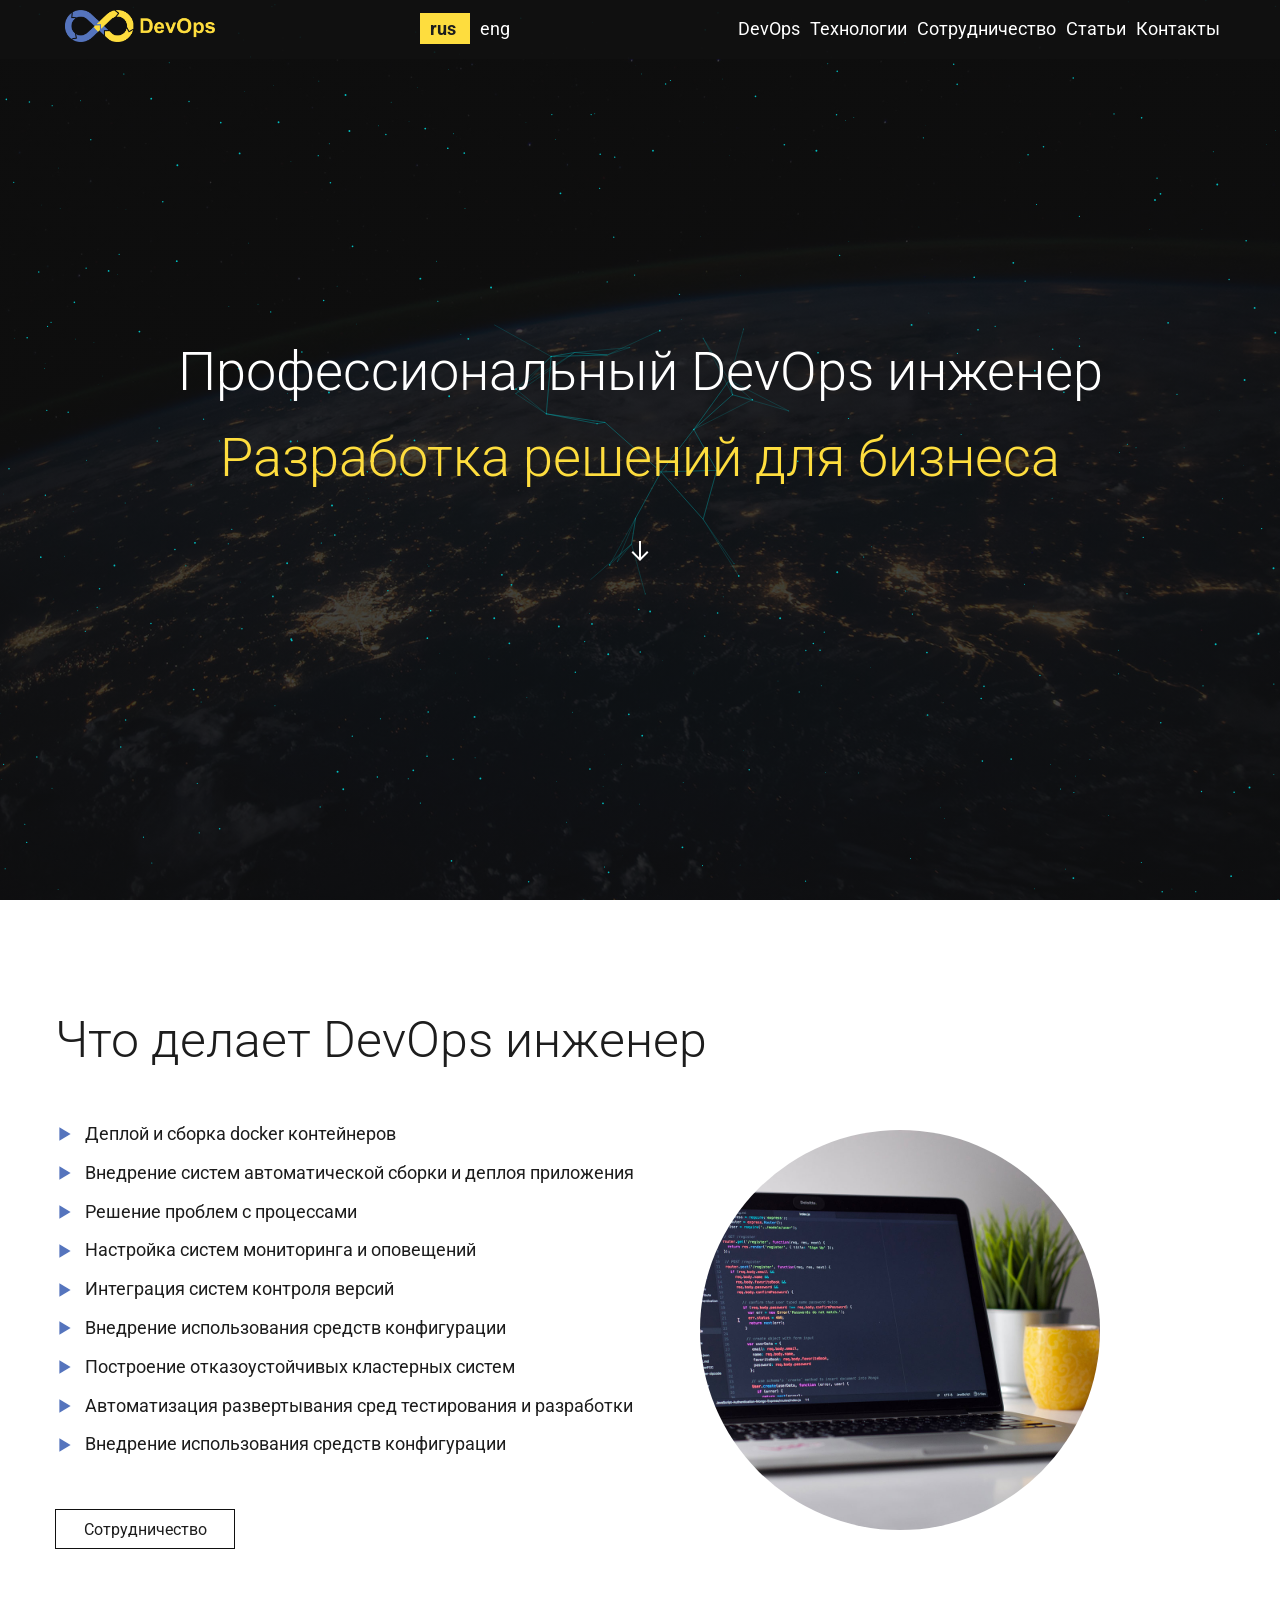
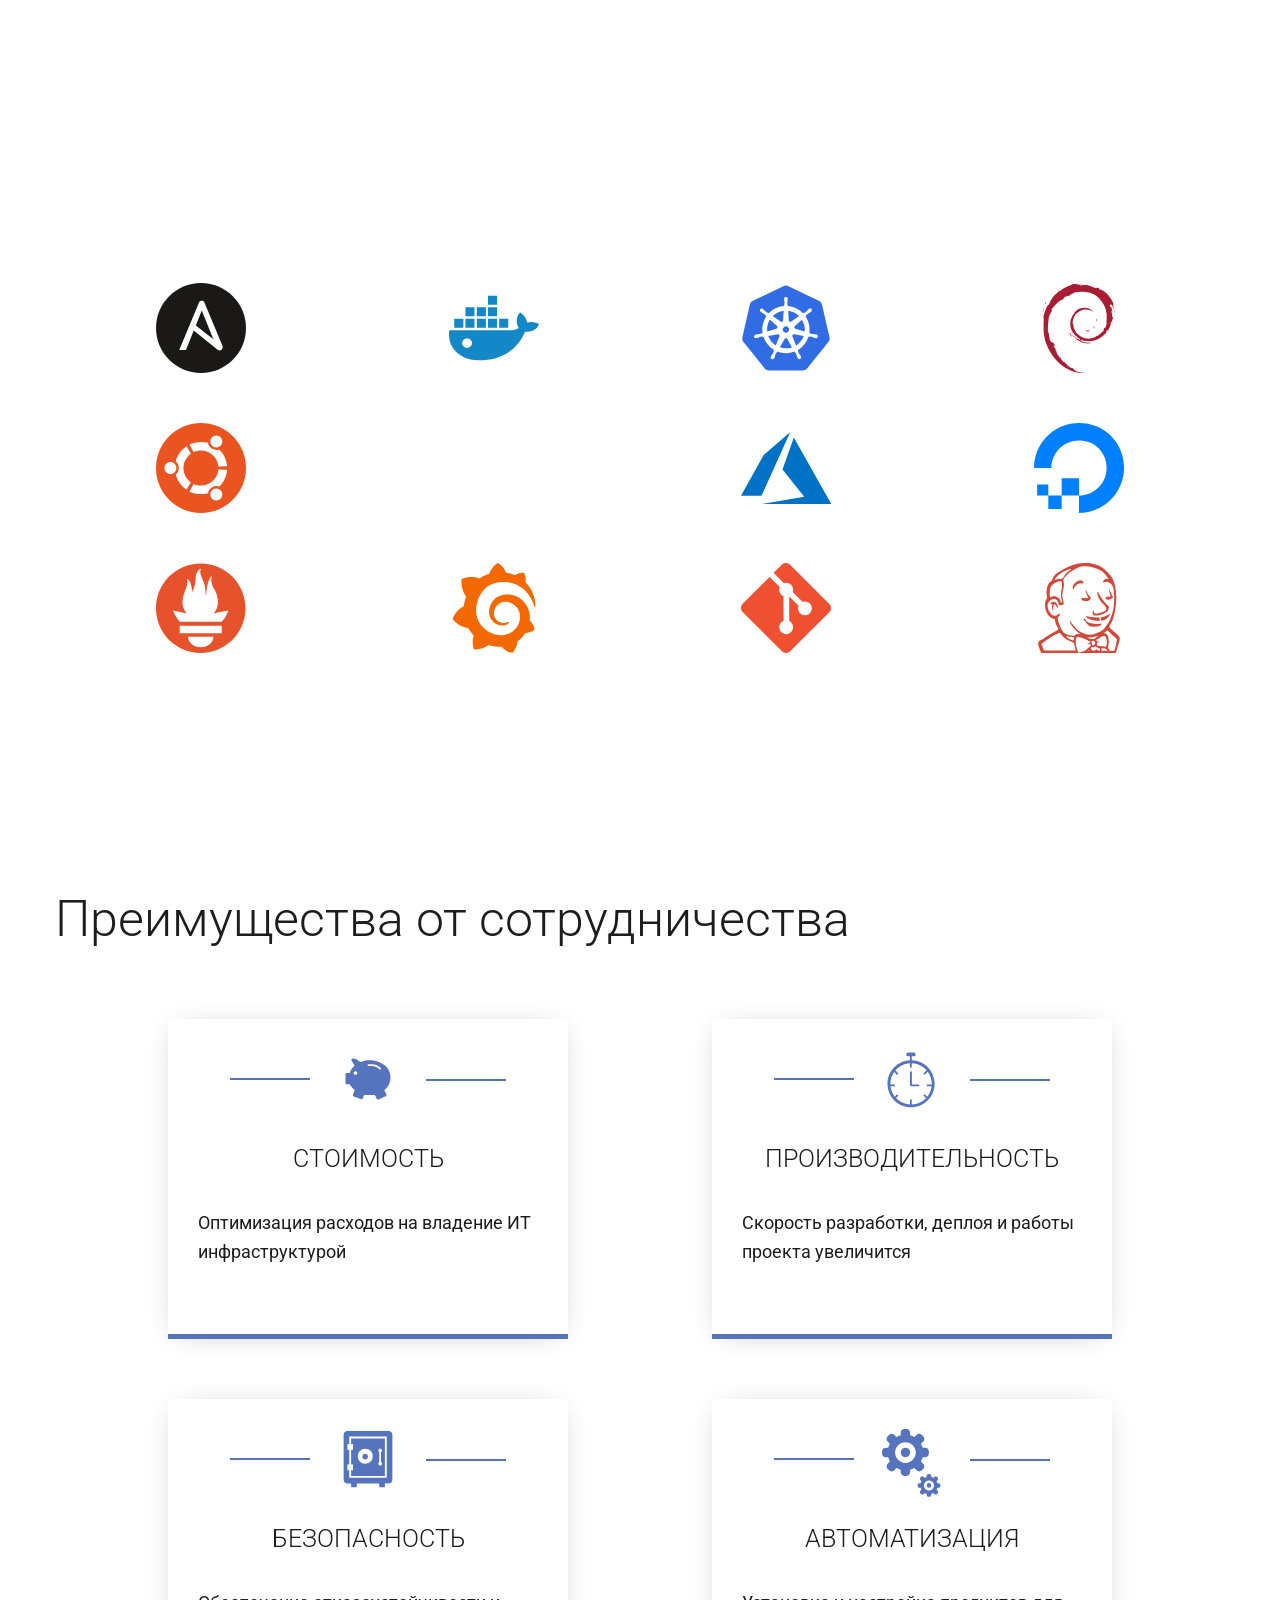
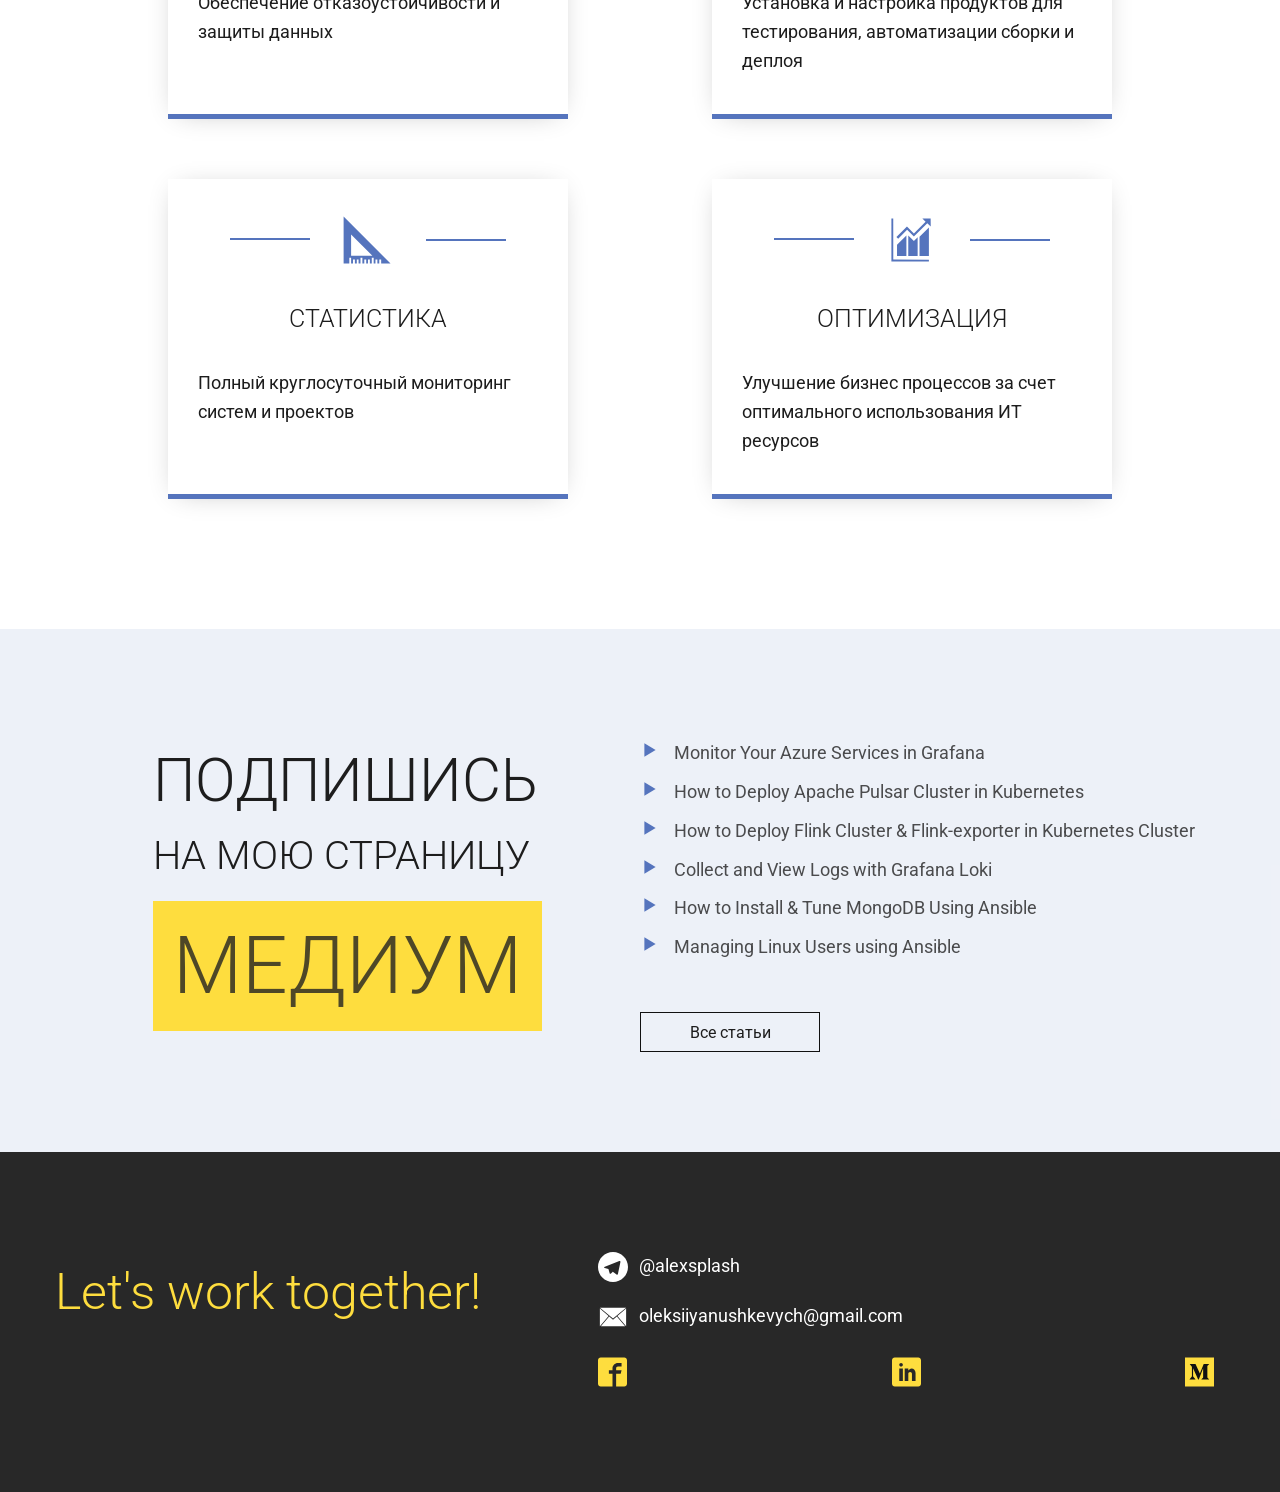
==== commit eafed25c: "deploy 1" ====
--- a/site_devops/index.html
+++ b/site_devops/index.html
@@ -5,11 +5,6 @@
   <meta name="viewport" content="width=device-width, initial-scale=1.0">
   <meta http-equiv="X-UA-Compatible" content="ie=edge">
 
-  <link rel="stylesheet" href="node_modules/remodal/dist/remodal.css">
-  <link rel="stylesheet" href="node_modules/remodal/dist/remodal-default-theme.css">
-
-  <link rel="stylesheet" href="css/animate.css">
-  
   <link rel="stylesheet" href="css/style.css">
 
   <title>DevOps engineer</title>
@@ -531,20 +526,8 @@
   </footer>
 
 
-  <script src="node_modules/jquery/dist/jquery.min.js"></script>
-  <script src="node_modules/jquery-easing/jquery.easing.1.3.js"></script>
-  <!-- <script src="node_modules/remodal/dist/remodal.min.js"></script> -->
-
-  <script src="js/wow.min.js"></script>
-  <script src="js/wow-init.js"></script>
-
-  <script src="js/jQuery.leanModal2.min.js"></script>
-  <script src="js/modal.js"></script>
-
   <script src="js/main.js"></script>
-  <script src="js/dots.js"></script>
-  <script src="js/navigation.js"></script>
-
+ 
 </body>
 </html>
 
--- a/site_devops/css/style.css
+++ b/site_devops/css/style.css
@@ -1,4 +1,4 @@
-@import url("https://fonts.googleapis.com/css?family=Roboto:300,400");*{margin:0;padding:0}a{text-decoration:none;color:inherit}ul{list-style:none}*,*::before,*::after{box-sizing:inherit}html{box-sizing:border-box;font-size:62.5%}body{font-size:1.8rem;font-weight:400;line-height:1.6;font-family:"Roboto", sans-serif;color:#1d1d1d;overflow-x:hidden}@media (max-width: 800px){html{box-sizing:border-box;font-size:50%}}.my-1{margin:5rem 0}.my-2{margin:10rem 0}.my-3{margin:15rem 0}.py-1{padding:5rem 0}.py-2{padding:10rem 0}.py-3{padding:15rem 0}.h1{font-size:5.4rem;font-weight:300;color:#fff}.h1--strong{color:#FEDD3E}.h2{align-self:flex-start;text-align:left;font-size:5rem;font-weight:300;color:#1d1d1d;margin-bottom:3rem}.h2--strong{color:#FEDD3E}.h2--light{color:#fff}.h3{width:100%;text-align:center;font-size:4rem;font-weight:300;color:#1d1d1d;margin-bottom:3rem}.h3--strong{background-color:#111111;color:#FEDD3E}.h3--light{color:#fff}.container{max-width:140rem;margin:0 auto}.container--row{display:flex;flex-wrap:wrap;flex-direction:row;align-items:center;justify-content:space-between}.container--column{display:flex;flex-direction:column;align-items:center;justify-content:space-between}.two-columns{display:flex;flex-direction:column;width:50%}.list{font-size:1.8rem;margin-bottom:5rem}.list__item{display:flex;align-items:center;margin-top:1rem}.list-marker{width:2rem;height:1.8rem;fill:#5574BD;margin-right:1rem}.btn{display:inline-block;font-size:1.6rem;width:18rem;height:4rem;text-align:center;padding:0 2rem;overflow:hidden;background:transparent;position:relative;line-height:4rem;color:#1d1d1d;border:1px solid #111111;transition:all .3s ease-in-out}.btn::before{content:'';position:absolute;left:0;bottom:0;width:100%;height:100%;-webkit-transform:translateX(-100%);transform:translateX(-100%);background:#111111;transition:all .3s ease-in-out}.btn:hover{border:1px solid #111111;color:#FEDD3E}.btn:hover::before{-webkit-transform:translateX(0);transform:translateX(0)}.btn span{position:relative;z-index:1}.modal-btn{background-color:transparent;width:10rem;height:10rem;margin:2rem 8rem;border:none;cursor:pointer}.modal-body{font-size:16px !important}.modal-text{font-family:"Roboto", sans-serif;font-size:16px !important;text-align:left;color:#1d1d1d;line-height:1.6;padding:1.5rem 3rem}.none{display:none}@media (max-width: 1200px){.footer .h2{justify-self:center;margin-left:auto;margin-right:auto}.modal-btn{margin:2rem 7rem}}@media (max-width: 1000px){.h1{font-size:4rem;font-weight:300}.h2{font-size:3.8rem;align-self:center;text-align:center;margin-left:auto;margin-right:auto}.container{max-width:140rem;margin:0 auto}.container--row{display:flex;flex-wrap:wrap;flex-direction:row;align-items:flex-start;justify-content:space-between}.py-2{padding:6rem 0}.modal-btn{margin:2rem 6rem}}@media (max-width: 800px){.two-columns{width:100%;align-items:center}.list{font-size:16px}.btn{width:180px;font-size:16px}.modal-btn{margin:2rem 8rem}}@media (max-width: 770px){.modal-btn{margin:2rem 6.2rem}}@media (max-width: 500px){.list{width:300px}.list__item{height:60px;border-bottom:1px dotted rgba(29,29,29,0.4)}.list-marker{display:none}.development .list__item:last-child{border-bottom:none}}@media (max-width: 360px){.modal-btn{background-color:transparent;width:7rem;height:7rem;margin:3rem 4.2rem;border:none;cursor:pointer}}a{text-decoration:none;color:rgba(34,34,34,0.8)}a:hover{color:#FEDD3E}.menu__a{display:inline-block;position:relative;padding-bottom:0px;transition:color .35s ease;font-size:18px}.menu .menu__a:before{content:'';display:block;position:absolute;left:0;bottom:0;height:2px;width:0;transition:width 0s ease, background .35s ease}.menu .menu__a:after{content:'';display:block;position:absolute;right:0;bottom:0;height:2px;width:0;background:#FEDD3E;transition:width .35s ease}.menu .menu__a:hover:before{width:100%;background:#FEDD3E;transition:width .35s ease}.menu .menu__a:hover:after{width:100%;background:transparent;transition:all 0s ease}.nav-header{position:fixed;top:0;left:0;width:100%;padding:.5rem 0;background:rgba(17,17,17,0.9);z-index:100;will-change:transform;transition:background 0.3s,-webkit-transform 0.5s cubic-bezier(0.694, 0.048, 0.335, 1);transition:transform 0.5s cubic-bezier(0.694, 0.048, 0.335, 1),background 0.3s;transition:transform 0.5s cubic-bezier(0.694, 0.048, 0.335, 1),background 0.3s,-webkit-transform 0.5s cubic-bezier(0.694, 0.048, 0.335, 1);transform:translateY(0);-webkit-transform:translateY(0);overflow-x:hidden}.navigation{display:flex;justify-content:space-between;align-items:center;flex-wrap:wrap;padding:0 .5rem;overflow-x:hidden}.logo{padding-top:.5rem;padding-bottom:.25rem;margin:0 .5rem;line-height:inherit;font-weight:500;color:black;font-size:18px}.logo__img{width:15rem}.menu{list-style:none;padding-left:0;margin:0;display:flex;flex-direction:row;justify-content:flex-end}.menu__link{margin-left:0}.menu__a{display:block;color:#fff}.hide-nav{transform:translateY(-120%) !important;-webkit-transform:translateY(-120%) !important}.menu{max-height:0;overflow:hidden;transition:all 0.3s ease-out;z-index:10;min-width:500px}.menu.collapse{max-height:100vh;font-size:18px}.nav-toggle{display:block;border-radius:5px;background-color:transparent;height:38px;width:38px;cursor:pointer;padding:8px 8px}.nav-toggle.open .burger:first-child{-webkit-transform:rotate(45deg) translate(4.4px, 4.4px);transform:rotate(45deg) translate(4.4px, 4.4px)}.nav-toggle.open .burger:nth-child(2){width:0%;opacity:0}.nav-toggle.open .burger:last-child{-webkit-transform:rotate(-45deg) translate(4.4px, -4.4px);transform:rotate(-45deg) translate(4.4px, -4.4px)}.nav-toggle .burger{position:relative;display:block;height:2px;width:100%;margin-top:4px;background-color:#fff;transition:all .25s}.lang__item{color:#fff;padding:.5rem 1rem;text-align:center;cursor:pointer}.lang .active{background-color:#FEDD3E;color:#1d1d1d;font-weight:bold}@media (min-width: 0){.container{max-width:100%;margin-left:auto;margin-right:auto}.menu{display:flex;flex-direction:column}.menu .menu__link{padding:10px 0;margin-left:1rem}.menu__a{display:inline-block}}@media (min-width: 576px){.container{max-width:540px;margin-left:auto;margin-right:auto}}@media (min-width: 768px){.container{max-width:900px;margin-left:auto;margin-right:auto}.nav-toggle{display:none}.menu{display:flex;max-height:none;flex-direction:row}.menu__link{padding:.5em 0;margin-left:1rem}}@media (min-width: 992px){.container{max-width:960px;margin-left:auto;margin-right:auto}}@media (min-width: 1200px){.container{max-width:1170px;margin-left:auto;margin-right:auto}}.display-none{display:none}.example{border-radius:2px;background-color:#fafafa;padding:2rem;max-width:60rem}.js-leanmodal-close{display:block;width:10rem;border:1px solid rgba(29,29,29,0.7);text-align:center;margin-left:auto;margin-right:auto;color:rgba(29,29,29,0.7);cursor:pointer;transition:all .2s}.js-leanmodal-close:hover{color:#1d1d1d;border:1px solid #111111}.jumbotron{position:relative;width:100%;height:100vh;background-size:cover;background-position:center;display:flex;flex-direction:column;justify-content:center;align-items:center;z-index:10}#canvas{position:absolute;background-image:linear-gradient(rgba(17,17,17,0.8), rgba(17,17,17,0.8)),url(../img/background/bg-1.jpg);background-size:cover;background-position:center;width:100%;height:100%;top:0;right:0;bottom:0;left:0;z-index:1}.btn-down{align-self:flex-start;display:inline-block;width:4rem;height:4rem;padding:1rem;margin-top:3rem;fill:#fff;transition:all .3s ease-in-out}.btn-down:hover{fill:#FEDD3E}.btn-down__svg{width:100%;height:100%;fill:inherit}.header-container{max-width:130rem}@media (max-width: 1400px){.header-container{max-width:100rem;text-align:center}}@media (max-width: 800px){canvas{display:none}.jumbotron{background-image:linear-gradient(rgba(17,17,17,0.8), rgba(17,17,17,0.8)),url(../img/background/bg-1.jpg)}}@media (max-width: 600px){.header-container{max-width:400px;text-align:left}}@media (max-width: 450px){.header-container{max-width:300px;text-align:left}}.development{width:100%;display:flex;flex-direction:column;align-items:center}.round-img{width:50rem;height:50rem;border-radius:50%;-o-object-fit:cover;object-fit:cover;margin-left:10rem}@media (max-width: 1400px){.round-img{width:40rem;height:40rem;margin-left:6rem}}@media (max-width: 1000px){.development .two-columns{margin:0 auto;width:60rem}.development .two-columns:last-child{display:none}}.technology{background-image:linear-gradient(rgba(17,17,17,0.9), rgba(17,17,17,0.9)),url(../img/background/bg-2.jpg);background-size:cover;background-position:center;background-attachment:fixed}.brands{display:flex;flex-wrap:wrap;justify-content:space-around}.brands__svg{width:9rem;height:9rem;fill:#fff}.card-container{display:flex;flex-wrap:wrap;justify-content:space-between;width:100%}.card-svg{width:6rem;height:8rem;fill:#5574BD}.card{width:40rem;height:32rem;border-bottom:5px solid #5574BD;padding:2rem;margin:3rem 3rem;box-shadow:0px 2px 27px -11px rgba(0,0,0,0.3)}.card__img{position:relative;margin:0 auto;fill:#5574BD;width:6rem;height:8rem;text-align:center;transition:all 1s}.card__img::before{content:'';width:8rem;height:2px;background-color:#5574BD;position:absolute;left:-180%;top:50%;-webkit-transform:translateY(-50%);transform:translateY(-50%)}.card__img::after{content:'';width:8rem;height:2px;background-color:#5574BD;position:absolute;right:-180%;top:50%}.card__header{font-family:"Roboto", sans-serif;font-size:2.5rem;font-weight:300;text-align:center;margin:2rem 0;text-transform:uppercase}.card__text{color:#1d1d1d;font-size:18px;font-family:"Roboto", sans-serif;padding:1rem}@media (max-width: 1400px){.card-container{justify-content:space-evenly}}@media (max-width: 1000px){.card{width:35rem}}@media (max-width: 800px){.card{height:38rem}.card__text{color:#1d1d1d;font-size:16px;font-family:"Roboto", sans-serif;padding:1rem}}.medium{background-color:rgba(85,116,189,0.1)}.medium .subscribe{display:block;text-transform:uppercase;justify-self:flex-start;align-self:flex-start;margin:0 auto;font-weight:300}.medium .subscribe__1{font-size:6rem;line-height:6rem;margin-bottom:2.5rem}.medium .subscribe__2{font-size:4rem;line-height:4rem;margin-bottom:2.5rem;text-align:justify}.medium .subscribe__2--eng{font-size:4.5rem;line-height:4.5rem}.medium .subscribe__3{background-color:#FEDD3E;padding:2rem;font-size:8rem;line-height:9rem}.medium .subscribe__3--eng{font-size:7rem;line-height:7rem}.medium .subscribe__3 a:hover{color:#1d1d1d}.medium .subscribe .subscribe-svg{width:9rem;height:9rem}.medium .medium-link:hover{color:#1d1d1d}@media (max-width: 1000px){.medium .subscribe{margin-top:1.5rem}.medium .subscribe__1{font-size:4.5rem;line-height:4.5rem;margin-bottom:2.5rem}.medium .subscribe__2{font-size:3rem;line-height:3rem;margin-bottom:2.5rem}.medium .subscribe__2--eng{font-size:3.4rem;line-height:4rem}.medium .subscribe__3{background-color:#FEDD3E;padding:2rem;font-size:5.5rem;line-height:5.5rem}.medium .subscribe__3--eng{font-size:5rem;line-height:5rem}}@media (max-width: 800px){.medium .subscribe{margin-bottom:5rem}.medium .container--row{display:flex;flex-wrap:wrap;flex-direction:column}}@media (max-width: 500px){.last-item{border-bottom:none}}.footer{background-color:rgba(17,17,17,0.9)}.contact-container{display:flex;flex-wrap:wrap}.contact{display:flex;margin-bottom:2rem;width:100%}.contact:not(:last-child){margin-right:3rem}.contact__svg{width:3rem;height:3rem;fill:#fff;margin-right:1.1rem}.contact__text{display:inline-block;color:#fff}.sotial-container{display:flex;justify-content:space-between;width:100%}.sotial{width:4rem;height:4rem;display:flex;justify-content:flex-end}.sotial__svg{width:4rem;height:4rem;fill:#FEDD3E;margin-right:1.1rem}@media (max-width: 1200px){.contact-container{margin:0 auto}}@media (max-width: 1000px){.contact-container{width:100%;display:flex;flex-direction:column;text-align:center;align-items:center}.sotial-container{display:flex;justify-content:space-between;width:300px}.contact-container .contact{width:300px;margin-left:0;margin-right:0}}/*!
+@import url("https://fonts.googleapis.com/css?family=Roboto:300,400");*{margin:0;padding:0}a{text-decoration:none;color:inherit}ul{list-style:none}*,*::before,*::after{box-sizing:inherit}html{box-sizing:border-box;font-size:62.5%}body{font-size:1.8rem;font-weight:400;line-height:1.6;font-family:"Roboto", sans-serif;color:#1d1d1d;overflow-x:hidden}@media (max-width: 800px){html{box-sizing:border-box;font-size:50%}}.my-1{margin:5rem 0}.my-2{margin:10rem 0}.my-3{margin:15rem 0}.py-1{padding:5rem 0}.py-2{padding:10rem 0}.py-3{padding:15rem 0}.h1{font-size:5.4rem;font-weight:300;color:#fff}.h1--strong{color:#FEDD3E}.h2{align-self:flex-start;text-align:left;font-size:5rem;font-weight:300;color:#1d1d1d;margin-bottom:3rem}.h2--strong{color:#FEDD3E}.h2--light{color:#fff}.h3{width:100%;text-align:center;font-size:4rem;font-weight:300;color:#1d1d1d;margin-bottom:3rem}.h3--strong{background-color:#111111;color:#FEDD3E}.h3--light{color:#fff}.container{max-width:140rem;margin:0 auto}.container--row{display:flex;flex-wrap:wrap;flex-direction:row;align-items:center;justify-content:space-between}.container--column{display:flex;flex-direction:column;align-items:center;justify-content:space-between}.two-columns{display:flex;flex-direction:column;width:50%}.list{font-size:1.8rem;margin-bottom:5rem}.list__item{display:flex;align-items:center;margin-top:1rem}.list-marker{width:2rem;height:1.8rem;fill:#5574BD;margin-right:1rem}.btn{display:inline-block;font-size:1.6rem;width:18rem;height:4rem;text-align:center;padding:0 2rem;overflow:hidden;background:transparent;position:relative;line-height:4rem;color:#1d1d1d;border:1px solid #111111;transition:all .3s ease-in-out}.btn::before{content:'';position:absolute;left:0;bottom:0;width:100%;height:100%;-webkit-transform:translateX(-100%);transform:translateX(-100%);background:#111111;transition:all .3s ease-in-out}.btn:hover{border:1px solid #111111;color:#FEDD3E}.btn:hover::before{-webkit-transform:translateX(0);transform:translateX(0)}.btn span{position:relative;z-index:1}.modal-btn{background-color:transparent;width:10rem;height:10rem;margin:2rem 8rem;border:none;cursor:pointer}.modal-body{font-size:16px !important}.modal-text{font-family:"Roboto", sans-serif;font-size:16px !important;text-align:left;color:#1d1d1d;line-height:1.6;padding:1.5rem 3rem}.none{display:none}@media (max-width: 1200px){.footer .h2{justify-self:center;margin-left:auto;margin-right:auto}.modal-btn{margin:2rem 7rem}}@media (max-width: 1000px){.h1{font-size:4rem;font-weight:300}.h2{font-size:3.8rem;align-self:center;text-align:center;margin-left:auto;margin-right:auto}.container{max-width:140rem;margin:0 auto}.container--row{display:flex;flex-wrap:wrap;flex-direction:row;align-items:flex-start;justify-content:space-between}.py-2{padding:6rem 0}.modal-btn{margin:2rem 6rem}}@media (max-width: 800px){.two-columns{width:100%;align-items:center}.list{font-size:16px}.btn{width:180px;font-size:16px}.modal-btn{margin:2rem 8rem}}@media (max-width: 770px){.modal-btn{margin:2rem 6.2rem}}@media (max-width: 500px){.list{width:300px}.list__item{height:60px;border-bottom:1px dotted rgba(29,29,29,0.4)}.list-marker{display:none}.development .list__item:last-child{border-bottom:none}}@media (max-width: 360px){.modal-btn{background-color:transparent;width:7rem;height:7rem;margin:3rem 4.2rem;border:none;cursor:pointer}}a{text-decoration:none;color:rgba(34,34,34,0.8)}a:hover{color:#FEDD3E}.menu__a{display:inline-block;position:relative;padding-bottom:0px;transition:color .35s ease;font-size:18px}.menu .menu__a:before{content:'';display:block;position:absolute;left:0;bottom:0;height:2px;width:0;transition:width 0s ease, background .35s ease}.menu .menu__a:after{content:'';display:block;position:absolute;right:0;bottom:0;height:2px;width:0;background:#FEDD3E;transition:width .35s ease}.menu .menu__a:hover:before{width:100%;background:#FEDD3E;transition:width .35s ease}.menu .menu__a:hover:after{width:100%;background:transparent;transition:all 0s ease}.nav-header{position:fixed;top:0;left:0;width:100%;padding:.5rem 0;background:rgba(17,17,17,0.9);z-index:100;will-change:transform;transition:background 0.3s,-webkit-transform 0.5s cubic-bezier(0.694, 0.048, 0.335, 1);transition:transform 0.5s cubic-bezier(0.694, 0.048, 0.335, 1),background 0.3s;transition:transform 0.5s cubic-bezier(0.694, 0.048, 0.335, 1),background 0.3s,-webkit-transform 0.5s cubic-bezier(0.694, 0.048, 0.335, 1);transform:translateY(0);-webkit-transform:translateY(0);overflow-x:hidden}.navigation{display:flex;justify-content:space-between;align-items:center;flex-wrap:wrap;padding:0 .5rem;overflow-x:hidden}.logo{padding-top:.5rem;padding-bottom:.25rem;margin:0 .5rem;line-height:inherit;font-weight:500;color:black;font-size:18px}.logo__img{width:15rem}.menu{list-style:none;padding-left:0;margin:0;display:flex;flex-direction:row;justify-content:flex-end}.menu__link{margin-left:0}.menu__a{display:block;color:#fff}.hide-nav{transform:translateY(-120%) !important;-webkit-transform:translateY(-120%) !important}.menu{max-height:0;overflow:hidden;transition:all 0.3s ease-out;z-index:10;min-width:500px}.menu.collapse{max-height:100vh;font-size:18px}.nav-toggle{display:block;border-radius:5px;background-color:transparent;height:38px;width:38px;cursor:pointer;padding:8px 8px}.nav-toggle.open .burger:first-child{-webkit-transform:rotate(45deg) translate(4.4px, 4.4px);transform:rotate(45deg) translate(4.4px, 4.4px)}.nav-toggle.open .burger:nth-child(2){width:0%;opacity:0}.nav-toggle.open .burger:last-child{-webkit-transform:rotate(-45deg) translate(4.4px, -4.4px);transform:rotate(-45deg) translate(4.4px, -4.4px)}.nav-toggle .burger{position:relative;display:block;height:2px;width:100%;margin-top:4px;background-color:#fff;transition:all .25s}.lang__item{color:#fff;padding:.5rem 1rem;text-align:center;cursor:pointer}.lang .active{background-color:#FEDD3E;color:#1d1d1d;font-weight:bold}@media (min-width: 0){.container{max-width:100%;margin-left:auto;margin-right:auto}.menu{display:flex;flex-direction:column}.menu .menu__link{padding:10px 0;margin-left:1rem}.menu__a{display:inline-block}}@media (min-width: 576px){.container{max-width:540px;margin-left:auto;margin-right:auto}}@media (min-width: 768px){.container{max-width:900px;margin-left:auto;margin-right:auto}.nav-toggle{display:none}.menu{display:flex;max-height:none;flex-direction:row}.menu__link{padding:.5em 0;margin-left:1rem}}@media (min-width: 992px){.container{max-width:960px;margin-left:auto;margin-right:auto}}@media (min-width: 1200px){.container{max-width:1170px;margin-left:auto;margin-right:auto}}.display-none{display:none}.example{border-radius:2px;background-color:#fafafa;padding:2rem;max-width:60rem}.js-leanmodal-close{display:block;width:10rem;border:1px solid rgba(29,29,29,0.7);text-align:center;margin-left:auto;margin-right:auto;color:rgba(29,29,29,0.7);cursor:pointer;transition:all .2s}.js-leanmodal-close:hover{color:#1d1d1d;border:1px solid #111111}.jumbotron{position:relative;width:100%;height:100vh;background-size:cover;background-position:center;display:flex;flex-direction:column;justify-content:center;align-items:center;z-index:10}#canvas{position:absolute;background-image:linear-gradient(rgba(17,17,17,0.8), rgba(17,17,17,0.8)),url(../img/background/bg-1.jpg);background-size:cover;background-position:center;width:100%;height:100%;top:0;right:0;bottom:0;left:0;z-index:1}.btn-down{align-self:flex-start;display:inline-block;width:4rem;height:4rem;padding:1rem;margin-top:3rem;fill:#fff;transition:all .3s ease-in-out}.btn-down:hover{fill:#FEDD3E}.btn-down__svg{width:100%;height:100%;fill:inherit}.header-container{max-width:130rem}@media (max-width: 1400px){.header-container{max-width:100rem;text-align:center}}@media (max-width: 1200px){#canvas{background-image:linear-gradient(rgba(17,17,17,0.8), rgba(17,17,17,0.8)),url(../img/background/bg-1_1200.jpg)}}@media (max-width: 800px){canvas{display:none}.jumbotron{background-image:linear-gradient(rgba(17,17,17,0.8), rgba(17,17,17,0.8)),url(../img/background/bg-1_800.jpg)}}@media (max-width: 600px){.header-container{max-width:400px;text-align:left}}@media (max-width: 500px){.jumbotron{background-image:linear-gradient(rgba(17,17,17,0.8), rgba(17,17,17,0.8)),url(../img/background/bg-1_500.jpg)}}@media (max-width: 450px){.header-container{max-width:300px;text-align:left}}.development{width:100%;display:flex;flex-direction:column;align-items:center}.round-img{width:50rem;height:50rem;border-radius:50%;-o-object-fit:cover;object-fit:cover;margin-left:10rem}@media (max-width: 1400px){.round-img{width:40rem;height:40rem;margin-left:6rem}}@media (max-width: 1000px){.development .two-columns{margin:0 auto;width:60rem}.development .two-columns:last-child{display:none}}.technology{background-image:linear-gradient(rgba(17,17,17,0.9), rgba(17,17,17,0.9)),url(../img/background/bg-2.jpg);background-size:cover;background-position:center;background-attachment:fixed}.brands{display:flex;flex-wrap:wrap;justify-content:space-around}.brands__svg{width:9rem;height:9rem;fill:#fff}@media (max-width: 1200px){.technology{background-image:linear-gradient(rgba(17,17,17,0.9), rgba(17,17,17,0.9)),url(../img/background/bg-2_1200.jpg)}}@media (max-width: 800px){.technology{background-image:linear-gradient(rgba(17,17,17,0.9), rgba(17,17,17,0.9)),url(../img/background/bg-2_800.jpg)}}@media (max-width: 500px){.technology{background-image:linear-gradient(rgba(17,17,17,0.9), rgba(17,17,17,0.9)),url(../img/background/bg-2_500.jpg)}}.card-container{display:flex;flex-wrap:wrap;justify-content:space-between;width:100%}.card-svg{width:6rem;height:8rem;fill:#5574BD}.card{width:40rem;height:32rem;border-bottom:5px solid #5574BD;padding:2rem;margin:3rem 3rem;box-shadow:0px 2px 27px -11px rgba(0,0,0,0.3)}.card__img{position:relative;margin:0 auto;fill:#5574BD;width:6rem;height:8rem;text-align:center;transition:all 1s}.card__img::before{content:'';width:8rem;height:2px;background-color:#5574BD;position:absolute;left:-180%;top:50%;-webkit-transform:translateY(-50%);transform:translateY(-50%)}.card__img::after{content:'';width:8rem;height:2px;background-color:#5574BD;position:absolute;right:-180%;top:50%}.card__header{font-family:"Roboto", sans-serif;font-size:2.5rem;font-weight:300;text-align:center;margin:2rem 0;text-transform:uppercase}.card__text{color:#1d1d1d;font-size:18px;font-family:"Roboto", sans-serif;padding:1rem}@media (max-width: 1400px){.card-container{justify-content:space-evenly}}@media (max-width: 1000px){.card{width:35rem}}@media (max-width: 800px){.card{height:38rem}.card__text{color:#1d1d1d;font-size:16px;font-family:"Roboto", sans-serif;padding:1rem}}.medium{background-color:rgba(85,116,189,0.1)}.medium .subscribe{display:block;text-transform:uppercase;justify-self:flex-start;align-self:flex-start;margin:0 auto;font-weight:300}.medium .subscribe__1{font-size:6rem;line-height:6rem;margin-bottom:2.5rem}.medium .subscribe__2{font-size:4rem;line-height:4rem;margin-bottom:2.5rem;text-align:justify}.medium .subscribe__2--eng{font-size:4.5rem;line-height:4.5rem}.medium .subscribe__3{background-color:#FEDD3E;padding:2rem;font-size:8rem;line-height:9rem}.medium .subscribe__3--eng{font-size:7rem;line-height:7rem}.medium .subscribe__3 a:hover{color:#1d1d1d}.medium .subscribe .subscribe-svg{width:9rem;height:9rem}.medium .medium-link:hover{color:#1d1d1d}@media (max-width: 1000px){.medium .subscribe{margin-top:1.5rem}.medium .subscribe__1{font-size:4.5rem;line-height:4.5rem;margin-bottom:2.5rem}.medium .subscribe__2{font-size:3rem;line-height:3rem;margin-bottom:2.5rem}.medium .subscribe__2--eng{font-size:3.4rem;line-height:4rem}.medium .subscribe__3{background-color:#FEDD3E;padding:2rem;font-size:5.5rem;line-height:5.5rem}.medium .subscribe__3--eng{font-size:5rem;line-height:5rem}}@media (max-width: 800px){.medium .subscribe{margin-bottom:5rem}.medium .container--row{display:flex;flex-wrap:wrap;flex-direction:column}}@media (max-width: 500px){.last-item{border-bottom:none}}.footer{background-color:rgba(17,17,17,0.9)}.contact-container{display:flex;flex-wrap:wrap}.contact{display:flex;margin-bottom:2rem;width:100%}.contact:not(:last-child){margin-right:3rem}.contact__svg{width:3rem;height:3rem;fill:#fff;margin-right:1.1rem}.contact__text{display:inline-block;color:#fff}.sotial-container{display:flex;justify-content:space-between;width:100%}.sotial{width:4rem;height:4rem;display:flex;justify-content:flex-end}.sotial__svg{width:4rem;height:4rem;fill:#FEDD3E;margin-right:1.1rem}@media (max-width: 1200px){.contact-container{margin:0 auto}}@media (max-width: 1000px){.contact-container{width:100%;display:flex;flex-direction:column;text-align:center;align-items:center}.sotial-container{display:flex;justify-content:space-between;width:300px}.contact-container .contact{width:300px;margin-left:0;margin-right:0}}/*!
  * animate.css -http://daneden.me/animate
  * Version - 3.7.0
  * Licensed under the MIT license - http://opensource.org/licenses/MIT
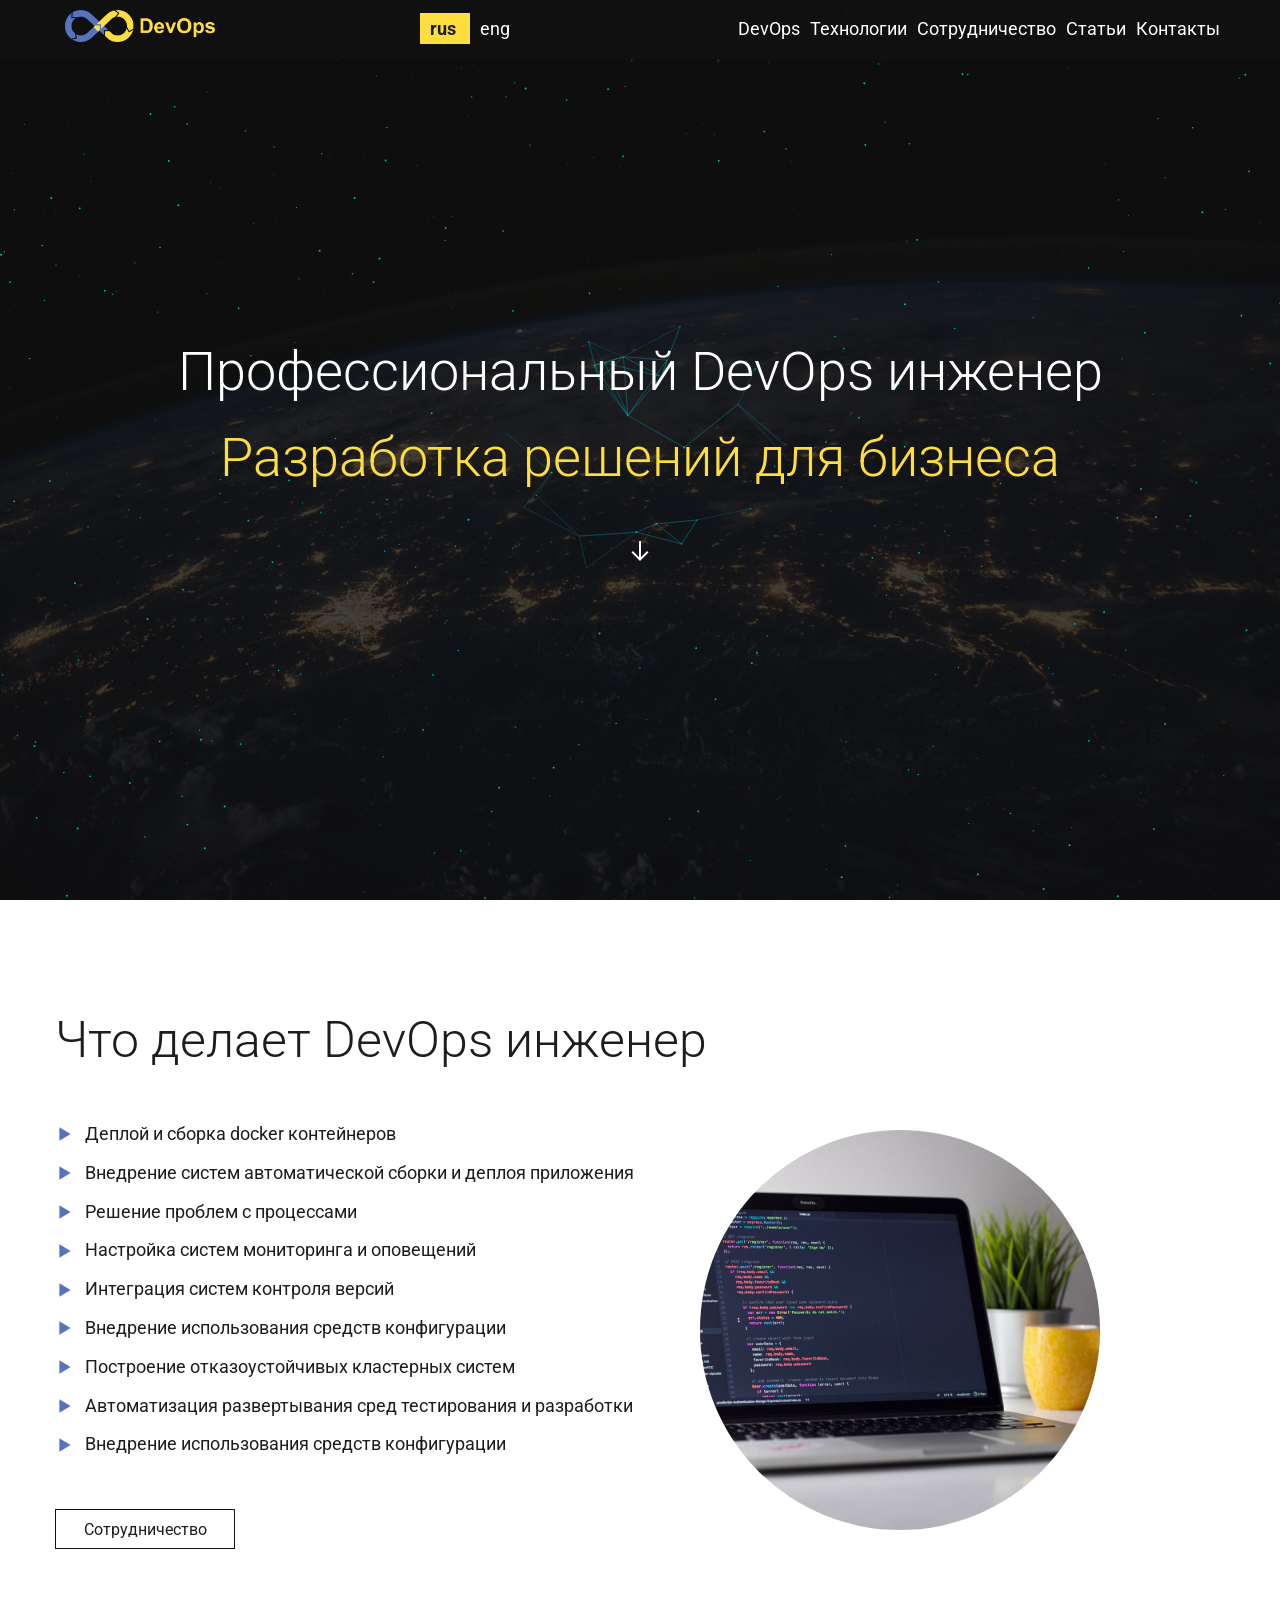
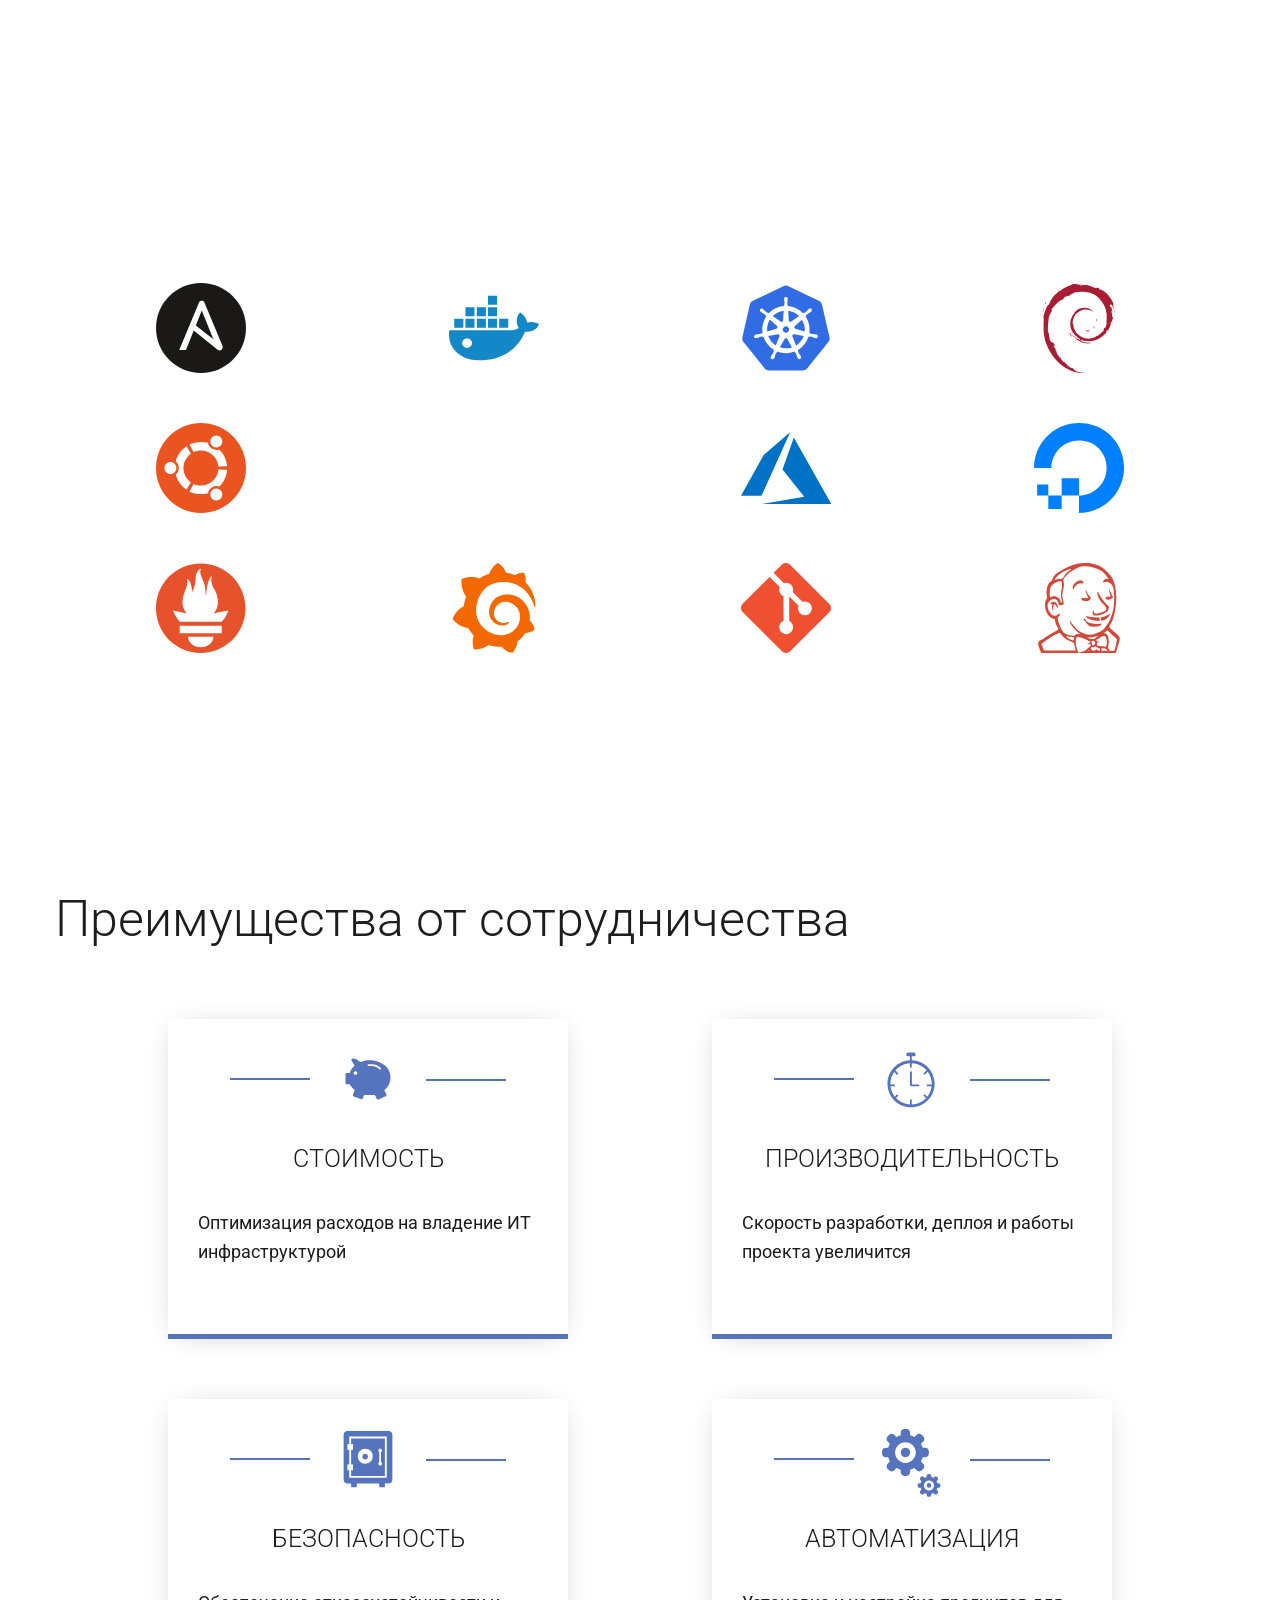
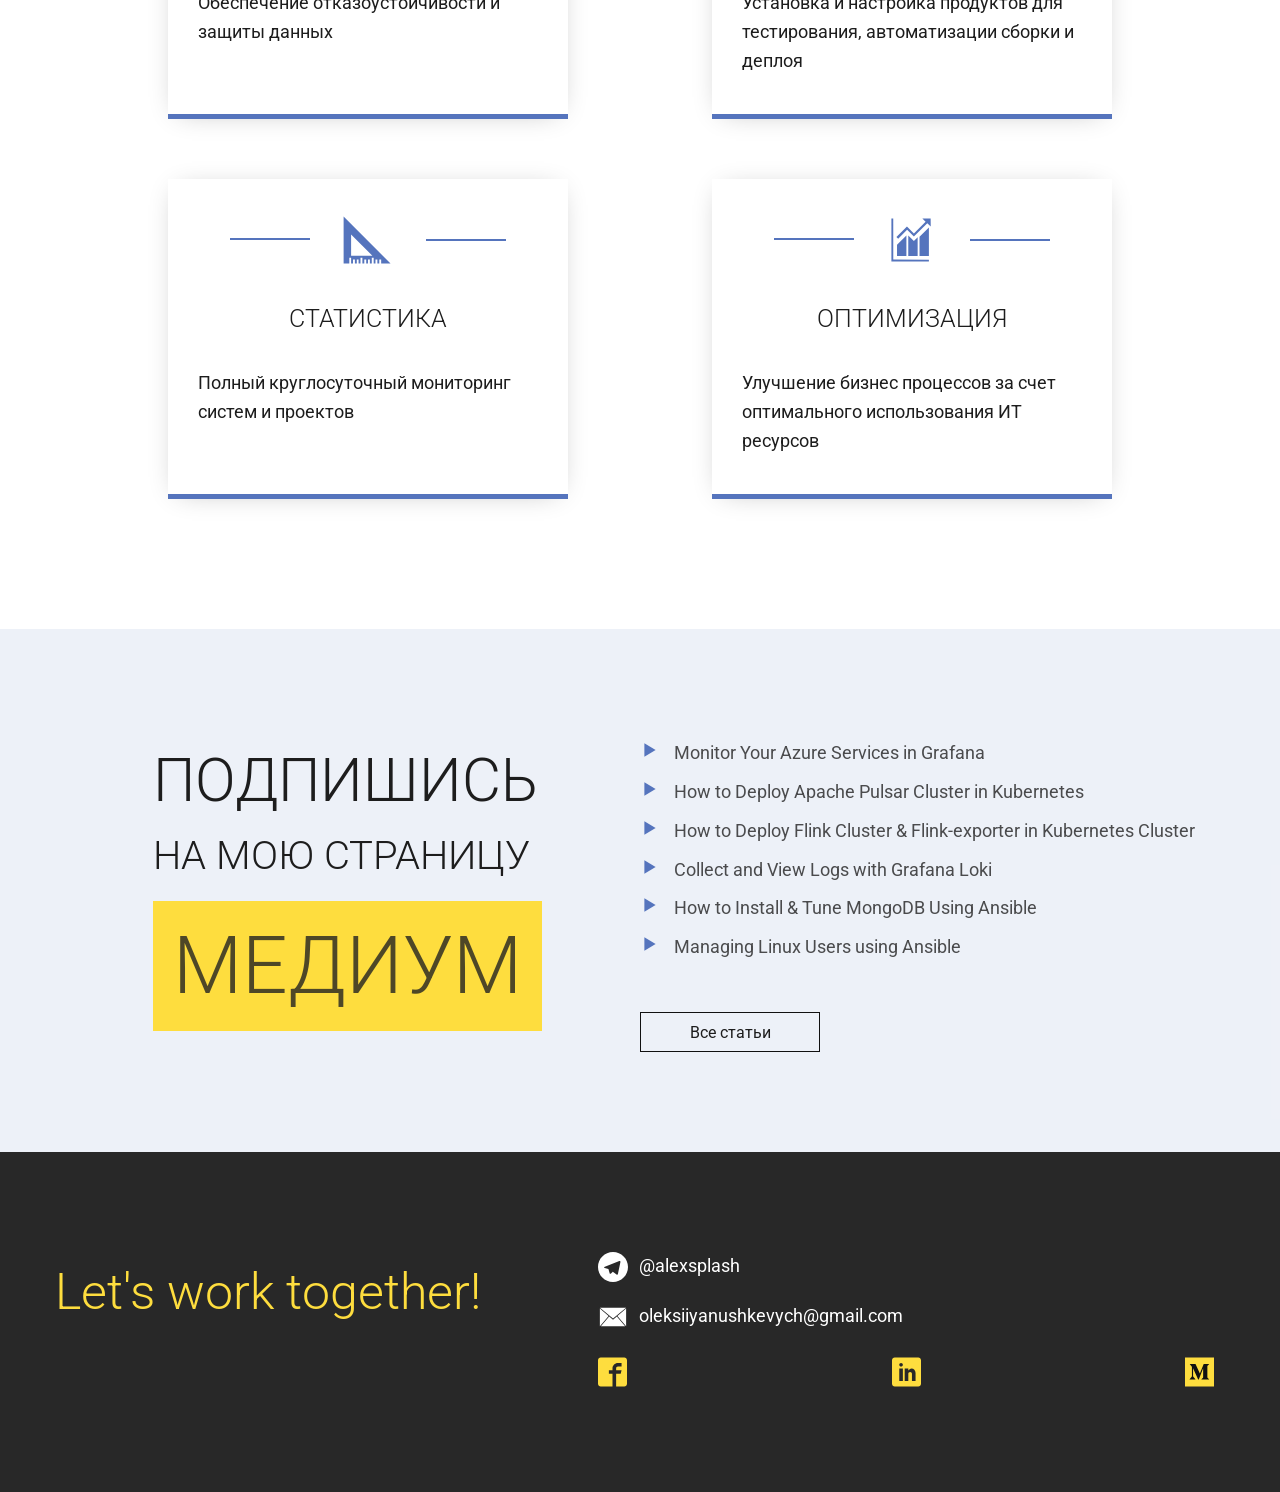
==== commit 4202e53e: "async" ====
--- a/site_devops/index.html
+++ b/site_devops/index.html
@@ -526,7 +526,7 @@
   </footer>
 
 
-  <script src="js/main.js"></script>
+  <script async src="js/main.js"></script>
  
 </body>
 </html>
